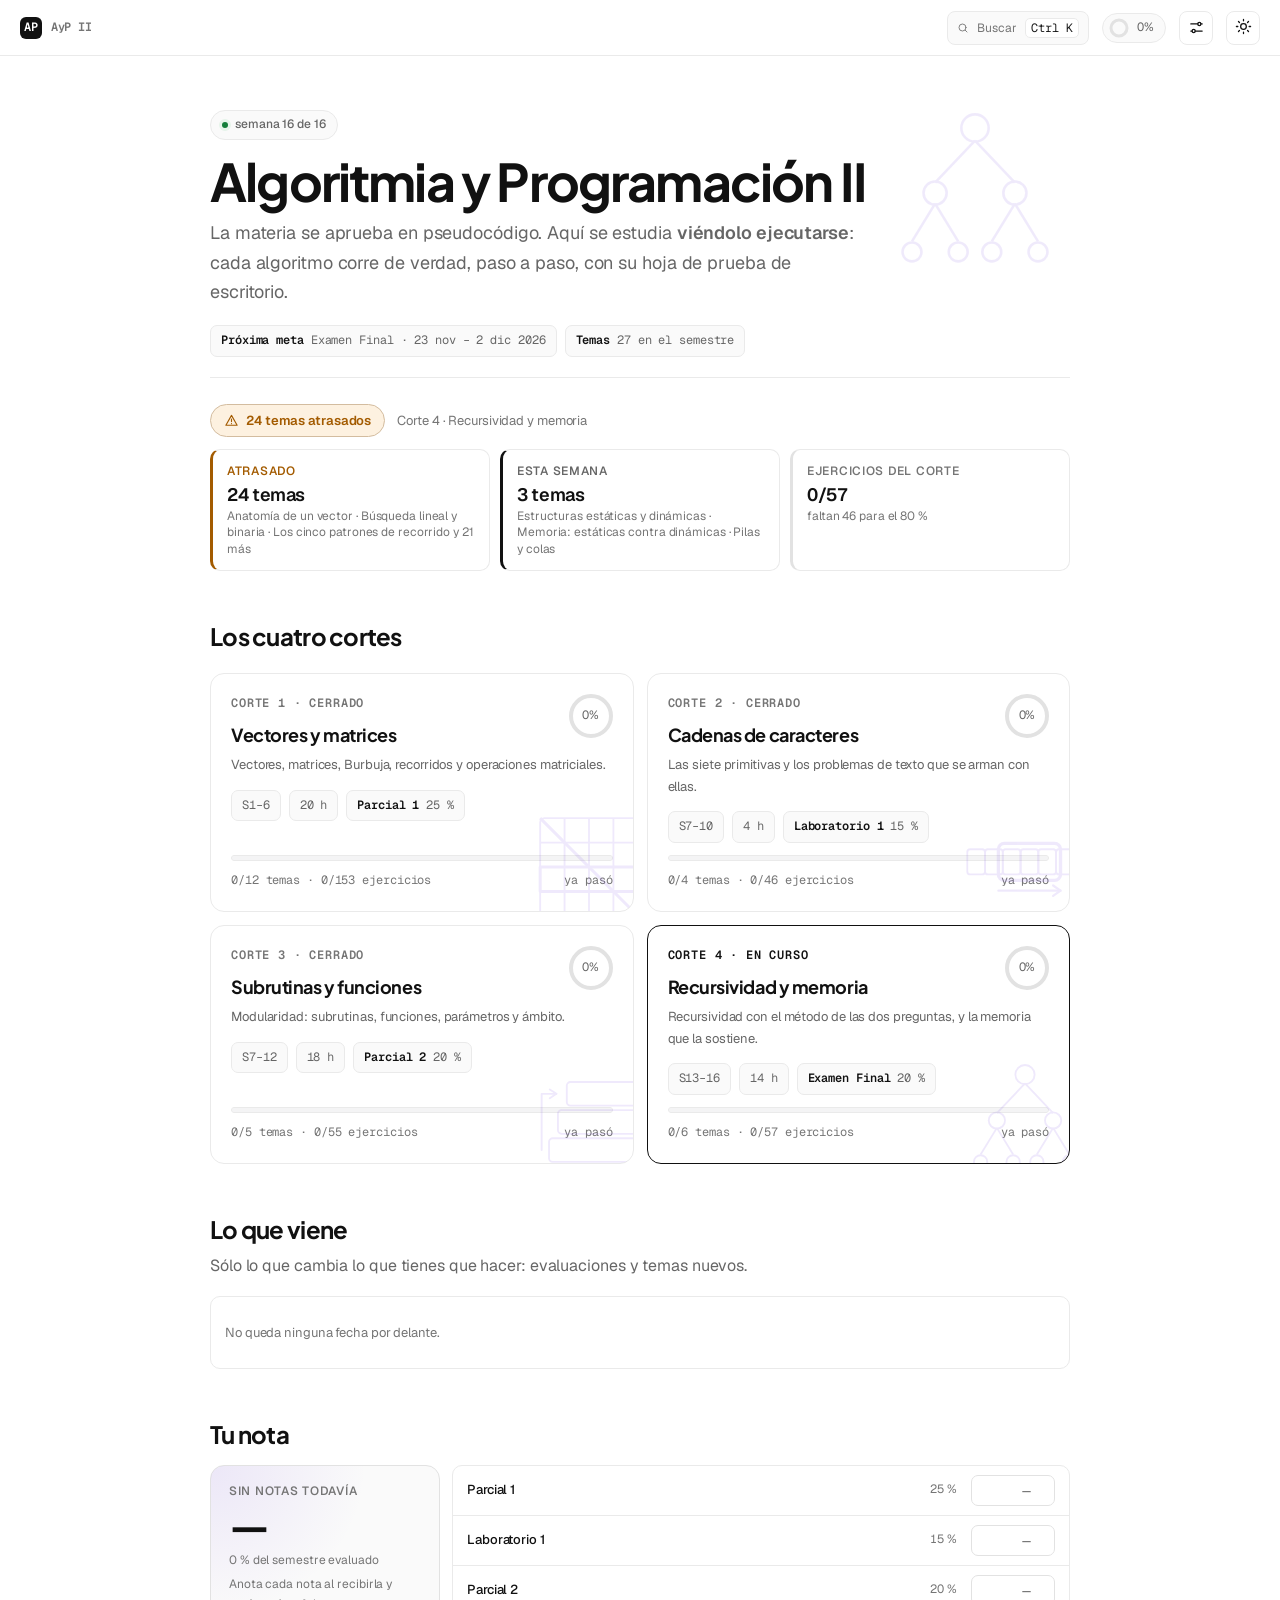
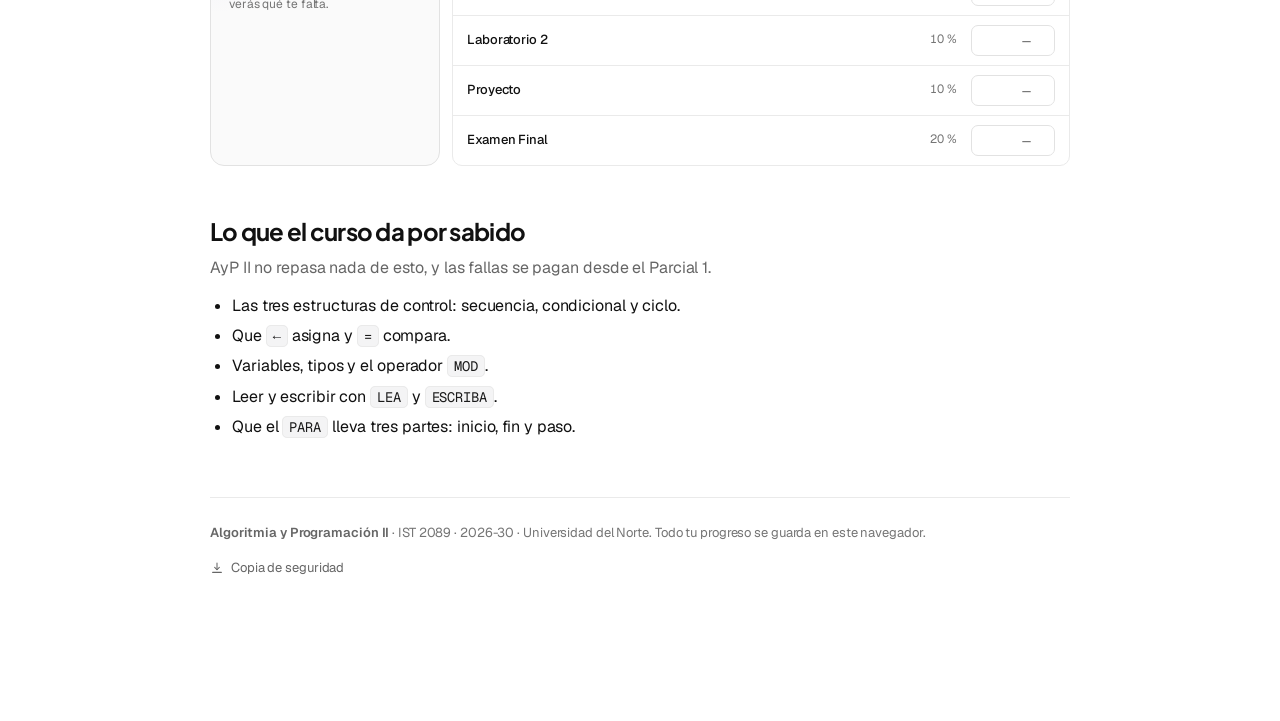
==== index.html @ f601a0ec "nuevo" ====
<!DOCTYPE html>
<html lang="es" data-theme="light">
<head>
  <meta charset="UTF-8">
  <meta name="viewport" content="width=device-width, initial-scale=1.0">
  <title>Algoritmia y Programación II · IST 2089 · Entorno de estudio 2026-30</title>
  <meta name="description" content="Entorno de estudio de Algoritmia y Programación II (IST 2089, 2026-30): un intérprete real del pseudocódigo del profesor, con traza paso a paso, hoja de prueba de escritorio y los cuatro cortes del semestre.">
  <meta name="theme-color" content="#ffffff" media="(prefers-color-scheme: light)">
  <meta name="theme-color" content="#000000" media="(prefers-color-scheme: dark)">
  <link rel="manifest" href="manifest.json?v=26">
  <link rel="icon" href="assets/icon-192.png">

  <!-- KaTeX, vendorizado: la app no pide nada a la red -->
  <link rel="stylesheet" href="assets/katex/katex.min.css?v=26">

  <link rel="stylesheet" href="css/fonts.css?v=26">
  <link rel="stylesheet" href="css/tokens.css?v=26">
  <link rel="stylesheet" href="css/base.css?v=26">
  <link rel="stylesheet" href="css/layout.css?v=26">
  <link rel="stylesheet" href="css/components.css?v=26">
  <link rel="stylesheet" href="css/traza.css?v=26">
  <link rel="stylesheet" href="css/views.css?v=26">
</head>
<body>
  <div id="app"></div>

  <!-- Motor LaTeX -->
  <script defer src="assets/katex/katex.min.js?v=26"></script>
  <script defer src="assets/katex/auto-render.min.js?v=26"></script>

  <!-- Motor de pseudocódigo -->
  <script defer src="pseudo/lexer.js?v=26"></script>
  <script defer src="pseudo/parser.js?v=26"></script>
  <script defer src="pseudo/fmt.js?v=26"></script>
  <script defer src="pseudo/interp.js?v=26"></script>

  <!-- Datos del curso -->
  <script defer src="data/core.js?v=26"></script>
  <script defer src="data/patrones.js?v=26"></script>
  <script defer src="data/unidad1.js?v=26"></script>
  <script defer src="data/unidad2.js?v=26"></script>
  <script defer src="data/unidad3.js?v=26"></script>
  <script defer src="data/unidad4.js?v=26"></script>
  <script defer src="data/unidad5.js?v=26"></script>
  <script defer src="data/temas-extra.js?v=26"></script>
  <script defer src="data/banco1.js?v=26"></script>
  <script defer src="data/banco2.js?v=26"></script>
  <script defer src="data/banco3.js?v=26"></script>
  <script defer src="data/banco4.js?v=26"></script>
  <script defer src="data/propuestos.js?v=26"></script>
  <script defer src="data/examenes.js?v=26"></script>

  <!-- Núcleo -->
  <script defer src="js/icons.js?v=26"></script>
  <script defer src="js/katex.js?v=26"></script>
  <script defer src="js/store.js?v=26"></script>
  <script defer src="js/model.js?v=26"></script>
  <script defer src="js/canvas.js?v=26"></script>
  <script defer src="js/viz.js?v=26"></script>
  <script defer src="js/traza.js?v=26"></script>
  <script defer src="js/buscar.js?v=26"></script>
  <script defer src="js/ui.js?v=26"></script>

  <!-- Vistas -->
  <script defer src="js/views-corte.js?v=26"></script>
  <script defer src="js/views-tools.js?v=26"></script>

  <!-- Arranque -->
  <script defer src="js/router.js?v=26"></script>
  <script defer src="js/app.js?v=26"></script>

  <script>
    /* Service worker: sólo bajo http(s) y NUNCA en localhost.
       Su handler usa ignoreSearch, así que en desarrollo se traga el ?v= y
       sirve versiones viejas de cualquier archivo que edites. Abriendo
       index.html con file:// la app ya funciona sin conexión igualmente. */
    const local = ['localhost', '127.0.0.1', ''].indexOf(location.hostname) >= 0;
    if ('serviceWorker' in navigator && location.protocol.startsWith('http') && !local) {
      addEventListener('load', () => navigator.serviceWorker.register('sw.js?v=26').catch(() => {}));
    }
  </script>
</body>
</html>
---- css/fonts.css ----
/* ============================================================
   Fuentes locales (offline). Variables woff2 subset latino.
   Geist  → cuerpo, interfaz, tablas y números.
   Geist Mono → código, fechas y contadores.
   Plus Jakarta Sans → titulares (h1/h2), peso 700-800.
   Los iconos ya no son una fuente: son SVG en línea (js/icons.js).
   ============================================================ */

@font-face {
  font-family: 'Geist';
  src: url('../assets/fonts/geist.woff2') format('woff2');
  font-weight: 100 900;
  font-style: normal;
  font-display: swap;
}

@font-face {
  font-family: 'Geist Mono';
  src: url('../assets/fonts/geist-mono.woff2') format('woff2');
  font-weight: 100 900;
  font-style: normal;
  font-display: swap;
}

@font-face {
  font-family: 'Plus Jakarta Sans';
  src: url('../assets/fonts/plus-jakarta-sans.woff2') format('woff2');
  font-weight: 200 800;
  font-style: normal;
  font-display: swap;
}

/* ---------- Iconos SVG ---------- */
.icon {
  width: 1em; height: 1em; flex: none;
  display: inline-block; vertical-align: -0.135em;
  overflow: visible;
}
.icon.lg { width: 1.35em; height: 1.35em; }
.icon.xl { width: 1.9em; height: 1.9em; }
---- css/tokens.css ----
/* ============================================================
   tokens.css — paleta base clara/oscura y escala tipográfica.
   Claro por defecto, oscuro con [data-theme="dark"].

   COLOR: tres funciones, sin excepciones.
     · neutro  (--fg/--fg2/--fg3)  todo lo estructural
     · acento  (--violet)          el examen y lo que apunta a él
     · semántico  verde = dominado/correcto · ámbar = pendiente
     · rojo    SOLO errores reales
   --blue queda reservado a las gráficas, nunca a la interfaz.

   TIPOGRAFÍA: seis pasos en rem. Ningún font-size fuera de estos
   tokens — así el ajuste «Tamaño de letra» funciona de verdad.
   ============================================================ */

:root {
  --bg: #ffffff;
  --fg: #111111;
  --fg2: #666666;   /* 5,7:1 sobre blanco */
  --fg3: #757575;   /* 4,6:1 sobre blanco — mínimo AA */

  --border: #eaeaea;
  --border2: #e2e2e2;
  --panel: #fafafa;
  --panel2: #f4f4f5;

  --code: #1a1a1a;
  --code-bg: #fafafa;

  --blue: #0068d6;   --blue-bg: #e8f1fd;
  --green: #127e39;  --green-bg: #e6f4ea;
  --amber: #a35b00;  --amber-bg: #fdf1e0;
  --red: #c8362f;    --red-bg: #fdeceb;
  --violet: #6d3ce0; --violet-bg: #f0eafe;

  --grid: #ededed;

  --shadow: 0 1px 2px rgba(0, 0, 0, .05), 0 8px 24px rgba(0, 0, 0, .04);
  --shadow-lg: 0 2px 6px rgba(0, 0, 0, .06), 0 18px 50px rgba(0, 0, 0, .09);

  --radius: 10px;
  --radius-lg: 14px;
  --maxw: 860px;
  --maxw-wide: 1220px;
  --nav-h: 56px;
  --rail: 286px;

  --sans: 'Geist', system-ui, -apple-system, 'Segoe UI', Roboto, sans-serif;
  --display: 'Plus Jakarta Sans', 'Geist', system-ui, sans-serif;
  --mono: 'Geist Mono', ui-monospace, 'SF Mono', Menlo, Consolas, monospace;

  /* ---- escala tipográfica (seis pasos) ---- */
  --fs-xs:   0.75rem;    /* 12 px — metadatos, insignias, etiquetas */
  --fs-sm:   0.8125rem;  /* 13 px — texto secundario, controles     */
  --fs-md:   0.9375rem;  /* 15 px — cuerpo de tarjetas              */
  --fs-base: 1rem;       /* 16 px — cuerpo de lectura               */
  --fs-lg:   1.125rem;   /* 18 px — entradilla, h3                  */
  --fs-xl:   1.5rem;     /* 24 px — h2                              */
  --fs-h1:   clamp(2.25rem, 4.5vw, 3.25rem);

  /* ---- pesos ---- */
  --fw-body: 400;
  --fw-med: 500;
  --fw-lbl: 550;
  --fw-semi: 600;
  --fw-bold: 700;


  /* ---- sub-paleta de traza ----
     Ningún matiz nuevo: todo se deriva de los tokens que ya existen.
     El azul es el color de la visualización (nunca de la interfaz). */
  --trace-line: color-mix(in srgb, var(--blue) 12%, transparent);
  --trace-edge: var(--blue);
  --cell-read:  color-mix(in srgb, var(--blue) 18%, transparent);
  --cell-write: color-mix(in srgb, var(--green) 22%, transparent);
  --cell-dim:   color-mix(in srgb, var(--fg3) 12%, transparent);
  --ptr:        var(--amber);
  --frame-bg:   var(--panel2);

  /* resaltado de sintaxis: deliberadamente tenue, cede ante el estado */
  --kw:  #7b1fa2;
  --str: #0a7d3f;
  --num-t: #1553b6;
  --com: #9a9a9a;

  --dur: 180ms;
  --ease: cubic-bezier(.16, 1, .3, 1);
}

html[data-theme="dark"] {
  --bg: #000000;
  --fg: #ededed;
  --fg2: #a0a0a0;
  --fg3: #8a8a8a;   /* 6,1:1 sobre negro */

  --border: #252525;
  --border2: #2e2e2e;
  --panel: #0b0b0b;
  --panel2: #141414;

  --code: #e6e6e6;
  --code-bg: #0c0c0c;

  --blue: #4a9bff;   --blue-bg: #0f2033;
  --green: #4ade80;  --green-bg: #0e2417;
  --amber: #f0a94a;  --amber-bg: #2a1e0c;
  --red: #f76d67;    --red-bg: #2c1312;
  --violet: #a884f5; --violet-bg: #1b1330;

  --grid: #1c1c1c;

  --shadow: 0 1px 2px rgba(0, 0, 0, .4), 0 8px 30px rgba(0, 0, 0, .35);
  --shadow-lg: 0 2px 8px rgba(0, 0, 0, .5), 0 20px 60px rgba(0, 0, 0, .5);

  --kw:  #c792ea;
  --str: #7ee0a4;
  --num-t: #8ab4ff;
  --com: #6a6a6a;

}

@media (prefers-reduced-motion: reduce) {
  :root { --dur: 0ms; }
}
html.reduce-motion * {
  animation-duration: .001ms !important;
  transition-duration: .001ms !important;
}
---- css/base.css ----
/* ============================================================
   base.css — reset, tipografía y utilidades transversales
   ============================================================ */

* { box-sizing: border-box; }
html { scroll-behavior: smooth; -webkit-text-size-adjust: 100%; }

body {
  margin: 0;
  background: var(--bg);
  color: var(--fg);
  font-family: var(--sans);
  font-size: var(--fs-base);
  font-weight: var(--fw-body);
  line-height: 1.65;
  letter-spacing: -0.006em;
  -webkit-font-smoothing: antialiased;
}
::selection { background: var(--fg); color: var(--bg); }

h1, h2 { font-family: var(--display); font-weight: var(--fw-bold); }
h1, h2, h3, h4 { margin: 0; letter-spacing: -0.025em; }
h1 { font-size: var(--fs-h1); line-height: 1.04; letter-spacing: -0.035em; }
h2 { font-size: var(--fs-xl); line-height: 1.15; margin: 52px 0 10px; scroll-margin-top: 74px; letter-spacing: -0.03em; }
h3 { font-size: var(--fs-lg); font-weight: var(--fw-semi); letter-spacing: -0.015em; margin: 28px 0 8px; scroll-margin-top: 74px; }
h4 { font-size: var(--fs-md); font-weight: var(--fw-semi); letter-spacing: -0.01em; margin: 20px 0 6px; }
h1[tabindex], h2[tabindex] { outline: none; }

p { margin: 11px 0; }
ul, ol { padding-left: 22px; margin: 11px 0; }
li { margin: 4px 0; }
strong, b { font-weight: var(--fw-semi); }
hr { border: none; border-top: 1px solid var(--border); margin: 36px 0; }

a { color: inherit; text-decoration: none; }
button { font-family: inherit; font-size: inherit; color: inherit; background: none; border: none; cursor: pointer; }
input, select, textarea { font-family: inherit; font-size: var(--fs-sm); color: inherit; }

.mono, .tnum { font-family: var(--mono); }
.tnum, .num { font-variant-numeric: tabular-nums; }
/* Cifras destacadas: sans con cifras de ancho fijo, nunca mono
   (el cero eslashado de Geist Mono se confunde con el conjunto vacío) */
.num { font-family: var(--sans); font-variant-numeric: tabular-nums; font-feature-settings: "zero" 0; }

code.inl, kbd {
  font-family: var(--mono); font-size: .86em;
  background: var(--panel2); border: 1px solid var(--border);
  border-radius: 5px; padding: 1px 6px; color: var(--code);
}

.section-intro { color: var(--fg2); font-size: var(--fs-base); margin: 0 0 6px; }
.lead-divider { height: 1px; background: var(--border); margin: 6px 0 18px; }
.divlabel {
  font-size: var(--fs-xs); font-weight: var(--fw-lbl); text-transform: uppercase;
  letter-spacing: .06em; color: var(--fg3); margin: 26px 0 8px;
}
.muted { color: var(--fg3); font-size: var(--fs-sm); }

.sr-only {
  position: absolute; width: 1px; height: 1px; padding: 0; margin: -1px;
  overflow: hidden; clip: rect(0,0,0,0); white-space: nowrap; border: 0;
}

/* ---------- Foco visible (G-08) ---------- */
:focus-visible {
  outline: 2px solid var(--violet);
  outline-offset: 2px;
  border-radius: 6px;
}
.skiplink {
  position: absolute; left: 12px; top: -60px; z-index: 300;
  background: var(--fg); color: var(--bg); padding: 9px 14px;
  border-radius: 8px; font-size: var(--fs-sm); font-weight: var(--fw-med);
  transition: top .16s;
}
.skiplink:focus { top: 10px; }

/* ---------- Barras de desplazamiento finas y contextuales (T-02) ---------- */
* { scrollbar-width: thin; scrollbar-color: transparent transparent; }
*:hover { scrollbar-color: var(--border2) transparent; }
*::-webkit-scrollbar { width: 6px; height: 6px; }
*::-webkit-scrollbar-track { background: transparent; }
*::-webkit-scrollbar-thumb {
  background: transparent; border-radius: 99px; transition: background .18s;
}
*:hover::-webkit-scrollbar-thumb { background: var(--border2); }
*::-webkit-scrollbar-thumb:hover { background: var(--fg3); }

/* ---------- Vacío / error ---------- */
.empty {
  border: 1px dashed var(--border2); border-radius: var(--radius);
  padding: 40px 22px; text-align: center; color: var(--fg3); font-size: var(--fs-md);
  background: var(--panel);
}
.empty .icon { color: var(--fg3); margin-bottom: 10px; opacity: .7; }
.empty .btn { margin-top: 14px; }

/* ---------- Entrada de vista ---------- */
.view-enter { animation: viewin .3s var(--ease); }
@keyframes viewin { from { opacity: 0; transform: translateY(8px); } to { opacity: 1; transform: none; } }

/* ---------- Cajas de matemática ----------
   `overflow-x` sin `overflow-y` convierte el eje vertical en `auto` por
   especificación y recorta exponentes, subíndices y fracciones.
   .mathbox declara los dos ejes y da aire vertical. */
.mathbox {
  overflow-x: auto; overflow-y: hidden;
  line-height: 2.05; padding-block: 7px;
  scrollbar-width: none;
}
.mathbox::-webkit-scrollbar { height: 0; }
.katex { color: inherit; }
.katex-display { margin: .7em 0; overflow-x: auto; overflow-y: hidden; padding-bottom: 3px; }
---- css/layout.css ----
/* ============================================================
   layout.css — barra superior, barra lateral, rejilla y ruta
   ============================================================ */

/* ---------- Barra de progreso de scroll ---------- */
#scrollprog {
  position: fixed; top: 0; left: 0; height: 2px; width: 0;
  background: var(--fg); z-index: 130; transition: width .1s linear;
}

/* ---------- Topbar ---------- */
.topbar {
  position: sticky; top: 0; z-index: 100;
  display: flex; align-items: center; gap: 13px;
  height: var(--nav-h); padding: 0 20px;
  background: color-mix(in srgb, var(--bg) 82%, transparent);
  backdrop-filter: saturate(180%) blur(12px);
  -webkit-backdrop-filter: saturate(180%) blur(12px);
  border-bottom: 1px solid var(--border);
}
/* M-01: la marca nunca parte la barra en dos líneas */
.brand {
  display: flex; align-items: center; gap: 9px; min-width: 0;
  font-size: var(--fs-md); font-weight: var(--fw-semi); letter-spacing: -0.02em;
  white-space: nowrap; overflow: hidden; text-overflow: ellipsis;
}
.brand .mark {
  width: 22px; height: 22px; border-radius: 6px; background: var(--fg); color: var(--bg);
  display: grid; place-items: center; font-family: var(--mono); font-size: var(--fs-xs); font-weight: var(--fw-semi); flex: none;
}
.brand .bn { overflow: hidden; text-overflow: ellipsis; }
.brand .sub { color: var(--fg3); font-size: var(--fs-sm); font-weight: var(--fw-body); overflow: hidden; text-overflow: ellipsis; }
.topbar .spacer { flex: 1; min-width: 8px; }

.iconbtn {
  width: 34px; height: 34px; border: 1px solid var(--border); background: var(--bg); color: var(--fg);
  border-radius: 8px; cursor: pointer; display: grid; place-items: center; transition: var(--dur); flex: none;
}
.iconbtn:hover { background: var(--panel2); border-color: var(--border2); }
.iconbtn .icon { width: 17px; height: 17px; }
#menuBtn { display: none; }

.searchbtn {
  display: inline-flex; align-items: center; gap: 8px; font-size: var(--fs-xs); color: var(--fg3);
  border: 1px solid var(--border); background: var(--panel); border-radius: 8px;
  padding: 6px 9px; cursor: pointer; transition: var(--dur); flex: none;
}
.searchbtn:hover { border-color: var(--border2); color: var(--fg2); }
.searchbtn kbd { font-size: var(--fs-xs); padding: 1px 5px; background: var(--bg); }

.tb-prog {
  display: flex; align-items: center; gap: 8px; font-size: var(--fs-xs); color: var(--fg2);
  font-variant-numeric: tabular-nums; border: 1px solid var(--border); border-radius: 999px;
  padding: 4px 11px 4px 6px; background: var(--panel); cursor: pointer; flex: none;
}
.tb-prog .ringmini { width: 20px; height: 20px; flex: none; }
.tb-prog circle { fill: none; stroke-width: 3; }
.tb-prog .rt { stroke: var(--border2); }
.tb-prog .rp {
  stroke: var(--green); stroke-linecap: round;
  transform: rotate(-90deg); transform-origin: 50% 50%;
  transition: stroke-dashoffset .6s var(--ease);
}

/* ---------- Rejilla principal ---------- */
.layout {
  display: grid; grid-template-columns: var(--rail) minmax(0, 1fr);
  max-width: var(--maxw-wide); margin: 0 auto;
}
.layout.solo { grid-template-columns: minmax(0, 1fr); }

aside.rail {
  position: sticky; top: var(--nav-h); align-self: start;
  height: calc(100vh - var(--nav-h)); overflow-y: auto; overflow-x: hidden;
  padding: 18px 14px 70px 20px; border-right: 1px solid var(--border);
}
main.stage { padding: 0 30px; min-width: 0; }
.wrap { max-width: var(--maxw); margin: 0 auto; padding: 30px 0 130px; }
.wrap.wide { max-width: 980px; }

/* ---------- Barra lateral (N-02) ----------
   Hace una sola cosa: la ruta de temas del corte activo. */
.nav-title {
  font-size: var(--fs-xs); font-weight: var(--fw-lbl); text-transform: uppercase; letter-spacing: .06em;
  color: var(--fg3); padding: 0 10px; margin-bottom: 8px;
}
.nav-group { margin-bottom: 18px; }
.navlink {
  display: flex; align-items: center; gap: 9px; padding: 6px 10px; border-radius: 7px;
  color: var(--fg2); font-size: var(--fs-sm); line-height: 1.3; transition: .12s;
}
.navlink:hover { background: var(--panel2); color: var(--fg); }
.navlink[aria-current="page"] { background: var(--panel2); color: var(--fg); font-weight: var(--fw-med); }
.navlink .dot { width: 6px; height: 6px; border-radius: 50%; background: var(--border2); flex: none; transition: .2s; }
.navlink[aria-current="page"] .dot { background: var(--fg); }
.navlink.done .dot { background: var(--green); box-shadow: 0 0 0 3px var(--green-bg); }
.navlink.part .dot { background: var(--amber); }
.navlink .txt { flex: 1; min-width: 0; }
/* El progreso del tema es una barra de 3 px, no un contador de 10 px (N-02.4) */
.navlink .nb { width: 34px; height: 3px; border-radius: 2px; background: var(--border); overflow: hidden; flex: none; }
.navlink .nb i { display: block; height: 100%; background: var(--green); }

/* Selector de corte: un desplegable compacto, no cuatro filas fijas */
.cortesel { position: relative; margin-bottom: 16px; }
.cortesel > summary {
  display: flex; align-items: center; gap: 10px; padding: 9px 10px;
  border: 1px solid var(--border2); border-radius: 9px; background: var(--panel);
  cursor: pointer; list-style: none; font-size: var(--fs-sm); color: var(--fg);
}
.cortesel > summary::-webkit-details-marker { display: none; }
.cortesel > summary .icon.chev { margin-left: auto; color: var(--fg3); transition: transform .2s var(--ease); }
.cortesel[open] > summary .icon.chev { transform: rotate(90deg); }
.cortesel .cnum {
  width: 22px; height: 22px; border-radius: 6px; display: grid; place-items: center; flex: none;
  font-family: var(--mono); font-size: var(--fs-xs); font-weight: var(--fw-semi);
  border: 1px solid var(--border2); color: var(--fg3); background: var(--bg);
}
.cortesel .cnum .icon { width: 13px; height: 13px; }
.cortesel > summary .cnum { background: var(--fg); color: var(--bg); border-color: var(--fg); }
.cortesel .ctxt { flex: 1; min-width: 0; overflow: hidden; text-overflow: ellipsis; white-space: nowrap; }
.cortesel .cmeta { font-family: var(--mono); font-size: var(--fs-xs); color: var(--fg3); flex: none; }
.cortesel .clist { display: flex; flex-direction: column; gap: 2px; padding: 6px 0 0; }
.cortesel .clist a {
  display: flex; align-items: center; gap: 10px; padding: 7px 10px; border-radius: 8px;
  color: var(--fg2); font-size: var(--fs-sm); transition: .14s;
}
.cortesel .clist a:hover { background: var(--panel2); color: var(--fg); }
.cortesel .clist a.full .cnum { background: var(--green); color: #fff; border-color: var(--green); }

/* Herramientas: desplegable cerrado por defecto (N-02.1) */
.navtools > summary {
  font-size: var(--fs-xs); font-weight: var(--fw-lbl); text-transform: uppercase; letter-spacing: .06em;
  color: var(--fg3); padding: 6px 10px; cursor: pointer; list-style: none;
  display: flex; align-items: center; gap: 7px; border-radius: 7px;
}
.navtools > summary::-webkit-details-marker { display: none; }
.navtools > summary:hover { background: var(--panel2); color: var(--fg2); }
.navtools > summary .icon { width: 12px; height: 12px; transition: transform .2s var(--ease); }
.navtools[open] > summary .icon { transform: rotate(90deg); }

/* ============================================================
   El camino del corte — la barra lateral es un recorrido, no un menú.
   Semanas encadenadas por una línea, cada una desplegable, que
   desembocan en la meta. El estado se lee de un vistazo por el nodo:
   verde con check = hecha · anillo = en curso · punteada = futura.
   ============================================================ */
.path { position: relative; margin: 4px 0 18px; }
.path::before {
  content: ''; position: absolute; left: 15px; top: 16px; bottom: 46px; width: 2px;
  background: linear-gradient(180deg, var(--border2), var(--border2) 70%, transparent);
  border-radius: 2px;
}

.wk { position: relative; }
.wk > summary, .wk .wksum {
  display: flex; align-items: center; gap: 10px; padding: 6px 8px 6px 0;
  cursor: pointer; list-style: none; border-radius: 9px;
}
.wk > summary::-webkit-details-marker { display: none; }
.wk > summary:hover { background: var(--panel2); }
.wk > summary .chev { color: var(--fg3); transition: transform .2s var(--ease); width: 13px; height: 13px; }
.wk[open] > summary .chev { transform: rotate(90deg); }

.wkdot {
  width: 32px; height: 32px; flex: none; border-radius: 50%; z-index: 1;
  display: grid; place-items: center; background: var(--bg);
  border: 2px solid var(--border2); color: var(--fg3);
  font-family: var(--mono); font-size: var(--fs-xs); font-weight: var(--fw-semi);
  transition: .25s var(--ease);
}
.wkdot .icon { width: 15px; height: 15px; }
.wk.done .wkdot { background: var(--green); border-color: var(--green); color: #fff; }
.wk.part .wkdot { border-color: var(--amber); color: var(--amber); background: var(--amber-bg); }
.wk.now  .wkdot { border-color: var(--fg); color: var(--fg); box-shadow: 0 0 0 4px var(--panel2); }
.wk.futura .wkdot { border-style: dashed; }
.wk.pausa .wkdot { border-style: dashed; color: var(--fg3); }

.wkinfo { flex: 1; min-width: 0; line-height: 1.25; }
.wkinfo b { display: block; font-size: var(--fs-sm); font-weight: var(--fw-semi); color: var(--fg2); }
.wk.now .wkinfo b, .wk[open] .wkinfo b { color: var(--fg); }
.wkinfo small { display: block; font-size: var(--fs-xs); color: var(--fg3); font-family: var(--mono); }
.wkbar { width: 26px; height: 3px; border-radius: 2px; background: var(--border); overflow: hidden; flex: none; }
.wkbar i { display: block; height: 100%; background: var(--green); transition: width .5s var(--ease); }
.wk.done .wkbar { display: none; }

/* Los temas de la semana, colgando de la línea */
.wksteps { padding: 2px 0 8px 15px; margin-left: 15px; border-left: 2px solid var(--border); }
.step {
  display: flex; align-items: center; gap: 9px; padding: 6px 9px; border-radius: 8px;
  color: var(--fg2); font-size: var(--fs-sm); line-height: 1.3; transition: .12s;
}
.step:hover { background: var(--panel2); color: var(--fg); }
.step[aria-current="page"] { background: var(--panel2); color: var(--fg); font-weight: var(--fw-med); }
.step .sdot {
  width: 15px; height: 15px; flex: none; border-radius: 50%;
  border: 1.5px solid var(--border2); display: grid; place-items: center; background: var(--bg);
}
.step .sdot .icon { width: 9px; height: 9px; color: #fff; }
.step.done .sdot { background: var(--green); border-color: var(--green); }
.step.part .sdot { border-color: var(--amber); background: var(--amber-bg); }
.step[aria-current="page"] .sdot { border-color: var(--fg); }
.step .stxt { flex: 1; min-width: 0; }
.step .sbar { width: 24px; height: 3px; border-radius: 2px; background: var(--border); overflow: hidden; flex: none; }
.step .sbar i { display: block; height: 100%; background: var(--green); }

/* La meta: el nodo que cierra el camino, deliberadamente más pesado */
.goal {
  position: relative; z-index: 1;
  display: flex; align-items: center; gap: 11px; margin-top: 10px;
  padding: 11px 12px; border-radius: 12px;
  border: 1px solid color-mix(in srgb, var(--violet) 32%, var(--border));
  background: linear-gradient(135deg, var(--violet-bg), color-mix(in srgb, var(--violet-bg) 40%, var(--bg)));
  transition: .18s;
}
.goal:hover { border-color: var(--violet); transform: translateY(-1px); box-shadow: var(--shadow); }
.goal[aria-current="page"] { border-color: var(--violet); box-shadow: 0 0 0 3px color-mix(in srgb, var(--violet) 14%, transparent); }
.goaldot {
  width: 32px; height: 32px; flex: none; border-radius: 10px; display: grid; place-items: center;
  background: var(--violet); color: #fff;
}
.goaldot .icon { width: 16px; height: 16px; }
.goalinfo { min-width: 0; line-height: 1.25; }
.goalinfo b { display: block; font-size: var(--fs-sm); font-weight: var(--fw-semi); color: var(--fg); }
.goalinfo small { display: block; font-size: var(--fs-xs); color: var(--fg2); }
.goal.listo .goaldot { background: var(--green); }

/* ---------- Ruta: línea de semanas (vista del corte) ---------- */
.ruta { position: relative; margin: 10px 0 0; padding-left: 34px; }
.ruta::before {
  content: ''; position: absolute; left: 13px; top: 14px; bottom: 30px; width: 2px;
  background: linear-gradient(180deg, var(--border2), var(--border2) 62%, transparent);
}
.wknode { position: relative; margin: 28px 0 10px; }
.wknode::before {
  content: ''; position: absolute; left: -28px; top: 5px; width: 16px; height: 16px;
  border-radius: 50%; border: 2px solid var(--border2); background: var(--bg); transition: .25s;
}
.wknode.done::before { border-color: var(--green); background: var(--green); box-shadow: 0 0 0 4px var(--green-bg); }
.wknode.now::before { border-color: var(--fg); background: var(--bg); box-shadow: 0 0 0 4px var(--panel2); }
.wknode.pause::before { border-style: dashed; }
.wkhead { display: flex; align-items: baseline; gap: 10px; flex-wrap: wrap; }
.wkn { font-family: var(--mono); font-size: var(--fs-xs); font-weight: var(--fw-semi); letter-spacing: .02em; }
.wkd { font-family: var(--mono); font-size: var(--fs-xs); color: var(--fg3); }
.wkflag {
  font-size: var(--fs-xs); font-family: var(--mono); color: var(--amber);
  border: 1px solid color-mix(in srgb, var(--amber) 28%, var(--border));
  background: var(--amber-bg); border-radius: 5px; padding: 1px 7px;
}
.wkflag.acc { color: var(--violet); background: var(--violet-bg); border-color: color-mix(in srgb, var(--violet) 28%, var(--border)); }
.wkt { font-size: var(--fs-sm); color: var(--fg2); margin-top: 2px; }
.wknode.pause .wkt { font-style: italic; }
/* Sesiones concretas según el horario configurado */
.wksess {
  display: inline-flex; align-items: center; gap: 7px; margin-top: 5px;
  font-family: var(--mono); font-size: var(--fs-xs); color: var(--fg2);
  background: var(--panel); border: 1px solid var(--border);
  border-radius: 7px; padding: 3px 9px;
}
.wksess .icon { width: 12px; height: 12px; color: var(--fg3); }

/* ---------- Responsive ---------- */
@media (max-width: 980px) {
  .layout { grid-template-columns: 1fr; }
  aside.rail {
    position: fixed; top: var(--nav-h); left: 0; width: 290px; background: var(--bg);
    z-index: 95; transform: translateX(-100%); transition: transform .25s var(--ease);
    box-shadow: var(--shadow);
  }
  aside.rail.open { transform: translateX(0); }
  #menuBtn { display: grid; }
  main.stage { padding: 0 16px; }
  .scrim { position: fixed; inset: var(--nav-h) 0 0; background: rgba(0,0,0,.4); z-index: 90; display: none; }
  .scrim.show { display: block; }
  .brand .sub { display: none; }
  .searchbtn span:not(.icon) { display: none; }
  .searchbtn kbd { display: none; }
}
@media (max-width: 560px) {
  .wrap { padding: 22px 0 100px; }
  .tb-prog { display: none; }   /* M-01: el anillo ya está en la barra lateral */
  .topbar { gap: 9px; padding: 0 12px; }
  .ruta { padding-left: 26px; }
  .ruta::before { left: 9px; }
  .wknode::before { left: -24px; width: 14px; height: 14px; }
}
---- css/components.css ----
/* ============================================================
   components.css — piezas reutilizables
   ============================================================ */

/* ---------- Píldoras, chips, marcas ---------- */
.pill {
  display: inline-flex; align-items: center; gap: 7px; font-size: var(--fs-xs);
  font-weight: var(--fw-med); color: var(--fg2);
  border: 1px solid var(--border); border-radius: 999px;
  padding: 4px 11px; background: var(--panel);
}
.pill .g { width: 6px; height: 6px; border-radius: 50%; background: var(--green); box-shadow: 0 0 0 3px var(--green-bg); flex: none; }
.pill.warn { color: var(--amber); border-color: color-mix(in srgb, var(--amber) 30%, var(--border)); background: var(--amber-bg); }
.pill.warn .g { background: var(--amber); box-shadow: none; }
.pill.violet { color: var(--violet); border-color: color-mix(in srgb, var(--violet) 30%, var(--border)); background: var(--violet-bg); }
.pill.violet .g { background: var(--violet); box-shadow: none; }

.chip {
  font-size: var(--fs-xs); color: var(--fg2); border: 1px solid var(--border);
  border-radius: 7px; padding: 5px 10px; background: var(--panel); font-family: var(--mono);
}
.chip b { color: var(--fg); font-weight: var(--fw-semi); }

.badge {
  font-family: var(--mono); font-size: var(--fs-xs); border: 1px solid var(--border2);
  border-radius: 5px; padding: 1px 6px; color: var(--fg3); flex: none; white-space: nowrap;
  line-height: 1.5;
}
.badge.ok { color: var(--green); border-color: color-mix(in srgb, var(--green) 30%, var(--border)); background: var(--green-bg); }
.badge.acc { color: var(--violet); border-color: color-mix(in srgb, var(--violet) 30%, var(--border)); background: var(--violet-bg); }

/* Marca de dificultad: solo los extremos, y como punto, no como palabra (D-03) */
.dif {
  width: 6px; height: 6px; border-radius: 50%; flex: none; display: inline-block;
}
.dif-baja { background: var(--green); }
.dif-alta { background: var(--violet); }

/* Icono de «tiene desarrollo completo» (D-03) */
.hasw { color: var(--fg3); flex: none; display: inline-flex; }
.hasw .icon { width: 14px; height: 14px; }

/* ---------- Botones ---------- */
.btn {
  font-family: var(--sans); font-size: var(--fs-sm); font-weight: var(--fw-med);
  border: 1px solid var(--border2); background: var(--bg); color: var(--fg);
  border-radius: 8px; padding: 7px 13px; cursor: pointer; transition: .15s;
  display: inline-flex; align-items: center; gap: 6px; white-space: nowrap;
  line-height: 1.4;
}
.btn:hover { background: var(--panel2); }
.btn:active { transform: translateY(1px); }
.btn.primary { background: var(--fg); color: var(--bg); border-color: var(--fg); }
.btn.primary:hover { opacity: .88; }
.btn.ok { background: var(--green); color: #fff; border-color: var(--green); }
.btn.danger { color: var(--red); border-color: color-mix(in srgb, var(--red) 35%, var(--border)); }
.btn:disabled { opacity: .4; cursor: not-allowed; }
.btn .icon { width: 15px; height: 15px; }
.btn.sm { font-size: var(--fs-xs); padding: 5px 10px; }
.btnrow { display: flex; gap: 9px; flex-wrap: wrap; }

.field { display: inline-flex; align-items: center; gap: 7px; font-size: var(--fs-xs); color: var(--fg2); font-family: var(--mono); }
.field input[type=range] { accent-color: var(--fg); width: 104px; }
.field input[type=number], .field input[type=text], .field input[type=date] {
  width: 64px; font-family: var(--mono); font-size: var(--fs-sm); padding: 5px 7px;
  border: 1px solid var(--border2); border-radius: 7px; background: var(--bg); color: var(--fg);
}
.field input[type=date] { width: auto; }
.field select {
  font-size: var(--fs-sm); padding: 5px 8px; border: 1px solid var(--border2);
  border-radius: 7px; background: var(--bg); color: var(--fg);
}

.seg2 { display: inline-flex; border: 1px solid var(--border2); border-radius: 8px; overflow: hidden; }
.seg2 button {
  font-family: var(--sans); font-size: var(--fs-xs); background: var(--bg); color: var(--fg2);
  padding: 6px 10px; cursor: pointer; border-right: 1px solid var(--border); transition: .14s;
}
.seg2 button:last-child { border-right: none; }
.seg2 button:hover { background: var(--panel2); }
.seg2 button[aria-pressed="true"], .seg2 button.on { background: var(--fg); color: var(--bg); }

/* Casillas de varios valores (días de clase) */
.daypick { display: inline-flex; gap: 5px; flex-wrap: wrap; }
.daypick button {
  width: 34px; height: 34px; border-radius: 8px; border: 1px solid var(--border2);
  background: var(--bg); color: var(--fg2); font-size: var(--fs-xs);
  font-weight: var(--fw-med); cursor: pointer; transition: .14s;
}
.daypick button:hover { background: var(--panel2); }
.daypick button[aria-pressed="true"] { background: var(--fg); color: var(--bg); border-color: var(--fg); }

/* ---------- Callouts: solo tres (G-05) ---------- */
.callout {
  border: 1px solid var(--border); border-left-width: 3px; border-radius: 8px;
  padding: 13px 15px; margin: 18px 0; background: var(--panel); font-size: var(--fs-md);
}
.callout .ct {
  font-weight: var(--fw-semi); font-size: var(--fs-xs); display: flex; align-items: center;
  gap: 7px; margin-bottom: 4px; text-transform: uppercase; letter-spacing: .05em;
}
.callout .ct .icon { width: 14px; height: 14px; }
.callout p { margin: 6px 0; }
.callout p:first-of-type { margin-top: 0; }
.callout p:last-child { margin-bottom: 0; }
.callout ul { margin: 6px 0 0; }
.callout.nota { border-left-color: var(--border2); }  .callout.nota .ct { color: var(--fg2); }
.callout.warn { border-left-color: var(--amber); }    .callout.warn .ct { color: var(--amber); }
.callout.trap { border-left-color: var(--red); }      .callout.trap .ct { color: var(--red); }
.callout.acc  { border-left-color: var(--violet); }   .callout.acc .ct  { color: var(--violet); }

/* ---------- Tablas ---------- */
.tablewrap {
  overflow-x: auto; overflow-y: hidden; margin: 18px 0;
  border: 1px solid var(--border); border-radius: var(--radius);
}
table { border-collapse: collapse; width: 100%; font-size: var(--fs-sm); }
th, td { text-align: left; padding: 9px 13px; border-bottom: 1px solid var(--border); vertical-align: top; }
th { background: var(--panel); font-weight: var(--fw-semi); font-size: var(--fs-xs); color: var(--fg2); white-space: nowrap; }
tr:last-child td { border-bottom: none; }
td .mono { font-family: var(--mono); font-size: var(--fs-xs); }
tr.is-now td { background: var(--panel); }
tr.is-exam td { background: var(--violet-bg); }
td .cellnote { font-size: var(--fs-xs); color: var(--fg3); margin-top: 2px; }

/* ---------- Fórmulas ---------- */
.fkey {
  border: 1px solid var(--border); border-left: 3px solid var(--violet); border-radius: 8px;
  background: var(--panel); padding: 4px 16px; margin: 16px 0;
  overflow-x: auto; overflow-y: hidden;
}
.flist { border: 1px solid var(--border); border-radius: var(--radius); overflow: hidden; margin: 16px 0; }
.frow { display: grid; grid-template-columns: minmax(120px, 34%) 1fr; align-items: center; gap: 16px; padding: 3px 14px; border-bottom: 1px solid var(--border); }
.frow:last-child { border-bottom: none; }
.frow .fname { font-size: var(--fs-sm); color: var(--fg2); min-width: 0; }
/* Un filete separa las dos columnas: ya no hace falta un «=» que
   convierta los conceptos en ecuaciones falsas (D-02) */
.frow .fx { min-width: 0; border-left: 1px solid var(--border); padding-left: 16px; }
.frow.solo { grid-template-columns: 1fr; }
.frow.solo .fx { border-left: none; padding-left: 0; }
@media (max-width: 560px) {
  .frow { grid-template-columns: 1fr; gap: 4px; }
  .frow .fx { border-left: none; padding-left: 0; }
}

/* Cuerpo de la teoría: el concepto es texto, no una caja de color (G-05) */
.teoria-concepto { font-size: var(--fs-base); margin: 14px 0 18px; }

/* Etiqueta de los controles del visualizador */
.ctl-lbl { color: var(--fg3); }

/* ---------- Pasos (procedimiento / desarrollo) ---------- */
.steps { margin: 16px 0; }
.step { display: grid; grid-template-columns: 30px 1fr; gap: 12px; padding: 10px 0; border-bottom: 1px dashed var(--border); }
.step:last-child { border-bottom: none; }
.step .sk {
  font-family: var(--mono); font-size: var(--fs-xs); font-weight: var(--fw-semi); color: var(--bg);
  background: var(--fg3); border-radius: 5px; height: 20px; display: grid; place-items: center;
}
.step.step-final .sk { background: var(--green); }
.step .stt { font-weight: var(--fw-semi); font-size: var(--fs-md); letter-spacing: -0.01em; }
.step .sx { margin: 2px 0 0; }
.step .sn { font-size: var(--fs-sm); color: var(--fg2); margin-top: 4px; }
.step > div:last-child { min-width: 0; }

/* ---------- Barras de progreso ---------- */
.trackbar { height: 6px; border-radius: 4px; background: var(--panel2); border: 1px solid var(--border); overflow: hidden; }
.trackbar i { display: block; height: 100%; background: var(--green); transition: width .7s var(--ease); }
.trackbar i.amber { background: var(--amber); }
.minibar { width: 44px; height: 5px; border-radius: 3px; background: var(--panel2); border: 1px solid var(--border); overflow: hidden; flex: none; }
.minibar i { display: block; height: 100%; background: var(--green); transition: width .5s var(--ease); }

/* Barra segmentada: dominado / intentado / sin tocar (D-07) */
.segbar {
  display: flex; height: 6px; border-radius: 4px; overflow: hidden;
  background: var(--panel2); border: 1px solid var(--border);
}
.segbar i { display: block; height: 100%; transition: width .7s var(--ease); }
.segbar .s-mastered { background: var(--green); }
.segbar .s-tried { background: var(--amber); }
.segleg { display: flex; gap: 16px; flex-wrap: wrap; font-size: var(--fs-sm); color: var(--fg3); margin-top: 8px; }
.segleg span { display: inline-flex; align-items: center; gap: 6px; }
.segleg i { width: 7px; height: 7px; border-radius: 50%; display: inline-block; background: var(--border2); }
.segleg .s-mastered i { background: var(--green); }
.segleg .s-tried i { background: var(--amber); }
.segleg b { color: var(--fg); font-weight: var(--fw-semi); font-variant-numeric: tabular-nums; }

.ring { position: relative; display: inline-grid; place-items: center; flex: none; }
.ring svg { transform: rotate(-90deg); }
.ring circle { fill: none; }
.ring .rt { stroke: var(--border2); }
.ring .rp { stroke: var(--fg); stroke-linecap: round; transition: stroke-dashoffset .6s var(--ease); }
.ring .rp.mastered { stroke: var(--green); }
.ring .lab { position: absolute; font-size: var(--fs-xs); color: var(--fg2); font-variant-numeric: tabular-nums; }

/* ---------- Tarjeta de tema (en la ruta) ---------- */
.tema {
  position: relative;
  border: 1px solid var(--border); border-radius: var(--radius); margin: 12px 0;
  background: var(--bg); transition: border-color .18s, box-shadow .25s, transform .18s;
}
.tema:hover { border-color: var(--border2); box-shadow: var(--shadow); transform: translateY(-1px); }
.tema:focus-within { border-color: var(--border2); }
/* El enlace envuelve el título y se extiende a toda la tarjeta (A-01) */
.tema .tt a::after { content: ''; position: absolute; inset: 0; }
.tema .th { display: flex; align-items: center; gap: 13px; padding: 14px 16px; }
.tema .tk {
  width: 30px; height: 30px; flex: none; border-radius: 8px; border: 1px solid var(--border2);
  background: var(--panel); display: grid; place-items: center;
  font-family: var(--mono); font-size: var(--fs-xs); font-weight: var(--fw-semi); color: var(--fg2); transition: .2s;
}
.tema .tk .icon { width: 15px; height: 15px; }
.tema.done .tk { background: var(--green); border-color: var(--green); color: #fff; }
.tema.part .tk { border-color: var(--amber); color: var(--amber); background: var(--amber-bg); }
.tema.cont .tk { border-style: dashed; background: transparent; color: var(--fg3); }
.tema .tt { flex: 1; min-width: 0; }
.tema .tt b, .tema .tt a { display: block; font-size: var(--fs-md); font-weight: var(--fw-semi); letter-spacing: -0.015em; line-height: 1.3; }
.tema .tt small { display: block; font-size: var(--fs-xs); color: var(--fg3); font-family: var(--mono); margin-top: 2px; }
.tema .tprog { display: flex; align-items: center; gap: 7px; font-size: var(--fs-xs); color: var(--fg3); flex: none; font-variant-numeric: tabular-nums; }
.tema .tchev { flex: none; color: var(--fg3); transition: transform .2s var(--ease); display: inline-flex; }
.tema:hover .tchev { transform: translateX(3px); color: var(--fg); }

/* ---------- Pestañas ---------- */
.tabs { display: flex; gap: 2px; border-bottom: 1px solid var(--border); margin: 4px 0 18px; flex-wrap: wrap; }
.tab {
  font-size: var(--fs-sm); font-weight: var(--fw-med); color: var(--fg3); padding: 8px 12px;
  border-radius: 7px 7px 0 0; cursor: pointer; transition: .15s; position: relative;
  display: inline-flex; align-items: center; gap: 6px;
}
.tab:hover { color: var(--fg); background: var(--panel); }
.tab[aria-selected="true"] { color: var(--fg); }
.tab[aria-selected="true"]::after { content: ''; position: absolute; left: 12px; right: 12px; bottom: -1px; height: 2px; background: var(--fg); border-radius: 2px; }
.tab .cnt { font-family: var(--mono); font-size: var(--fs-xs); border: 1px solid var(--border2); border-radius: 4px; padding: 0 5px; color: var(--fg3); }
.pane { animation: panein .28s var(--ease); }
@keyframes panein { from { opacity: 0; transform: translateY(5px); } to { opacity: 1; transform: none; } }

/* ---------- Tira fija con la fórmula clave (N-03) ---------- */
.fstrip {
  position: sticky; top: calc(var(--nav-h) + 4px); z-index: 30;
  border: 1px solid var(--border); border-radius: 9px; background: var(--panel);
  margin: 0 0 14px; overflow: hidden;
  backdrop-filter: blur(10px); -webkit-backdrop-filter: blur(10px);
}
.fstrip.plain { position: static; margin: 16px 0 0; }
.fstrip > summary {
  display: flex; align-items: center; gap: 9px; padding: 7px 12px;
  cursor: pointer; list-style: none; font-size: var(--fs-xs);
  color: var(--fg3); font-weight: var(--fw-lbl); text-transform: uppercase; letter-spacing: .06em;
}
.fstrip > summary::-webkit-details-marker { display: none; }
.fstrip > summary .icon { width: 13px; height: 13px; transition: transform .2s var(--ease); }
.fstrip[open] > summary .icon.chev { transform: rotate(90deg); }
.fstrip > summary .peek {
  margin-left: auto; color: var(--fg2); text-transform: none; letter-spacing: 0;
  font-weight: var(--fw-body); overflow: hidden; text-overflow: ellipsis; white-space: nowrap; min-width: 0;
}
.fstrip .fsbody { padding: 2px 14px 10px; border-top: 1px solid var(--border); }
.fstrip .fsbody .katex-display { margin: .45em 0; }
.fstrip .fsrow { font-size: var(--fs-sm); padding: 3px 0; }

/* ---------- Visualizador ---------- */
.viz { border: 1px solid var(--border); border-radius: var(--radius); margin: 20px 0; background: var(--bg); overflow: hidden; }
.viz .vh {
  display: flex; align-items: center; gap: 8px; padding: 10px 14px;
  border-bottom: 1px solid var(--border); background: var(--panel);
  font-size: var(--fs-xs); color: var(--fg3);
}
.viz .vh .live { width: 7px; height: 7px; border-radius: 50%; background: var(--fg3); flex: none; }
.viz .vh .live.on { background: var(--green); animation: pulse 1.2s infinite; }
@keyframes pulse { 0%, 100% { opacity: 1; } 50% { opacity: .3; } }
.viz .vh .vt { color: var(--fg2); font-weight: var(--fw-med); }
.viz .vh .vsub { min-width: 0; overflow: hidden; }
.viz canvas { display: block; width: 100%; height: auto; }
.viz .controls {
  display: flex; flex-wrap: wrap; gap: 8px; align-items: center; justify-content: center;
  padding: 12px 14px; border-top: 1px solid var(--border); background: var(--panel);
}
.legend { display: flex; flex-wrap: wrap; gap: 14px; justify-content: center; padding: 9px 14px 0; font-size: var(--fs-xs); color: var(--fg3); }
.legend span { display: inline-flex; align-items: center; gap: 5px; }
.legend i { width: 11px; height: 11px; border-radius: 3px; border: 1.5px solid; display: inline-block; flex: none; }

/* Línea de estado: pares clave-valor, no una frase con puntos (T-05) */
.viz .status { border-top: 1px solid var(--border); padding: 9px 16px; }
.vstats {
  display: flex; flex-wrap: wrap; gap: 4px 18px; justify-content: center;
  font-size: var(--fs-sm);
}
.vstats > span { display: inline-flex; align-items: baseline; gap: 6px; }
.vstats i { font-style: normal; color: var(--fg3); font-size: var(--fs-xs); }
.vstats b { color: var(--fg); font-weight: var(--fw-semi); font-family: var(--mono); font-variant-numeric: tabular-nums; }
.vnote {
  display: block; text-align: center; margin-top: 6px;
  font-size: var(--fs-xs); color: var(--fg3); line-height: 1.5;
}

/* ---------- Ejemplo con reproductor de pasos ---------- */
.example { border: 1px solid var(--border); border-radius: var(--radius); margin: 20px 0; overflow: hidden; background: var(--bg); }
.example .eh {
  display: flex; align-items: center; gap: 10px; padding: 12px 15px;
  background: var(--panel); border-bottom: 1px solid var(--border); flex-wrap: wrap;
}
.example .eh .tag {
  font-family: var(--mono); font-size: var(--fs-xs); font-weight: var(--fw-semi); color: var(--bg);
  background: var(--fg); border-radius: 5px; padding: 3px 8px; flex: none;
}
.example .eh .ex { flex: 1; min-width: 0; }
.example .player {
  display: flex; align-items: center; gap: 8px; padding: 11px 15px;
  border-bottom: 1px solid var(--border); background: var(--bg); flex-wrap: wrap;
}
.example .pcount { margin-left: auto; font-family: var(--mono); font-size: var(--fs-xs); color: var(--fg3); }
.example .ptrack { height: 3px; background: var(--panel2); position: relative; }
.example .ptrack i { position: absolute; left: 0; top: 0; bottom: 0; background: var(--fg); width: 0; transition: width .38s var(--ease); }
.example .eb { padding: 6px 18px 16px; }

.pstep { opacity: 0; transform: translateY(8px); filter: blur(2px); transition: opacity .38s ease, transform .38s var(--ease), filter .38s; }
.pstep.show { opacity: 1; transform: none; filter: none; }
.pstep.dim { opacity: .45; }

.eanswer {
  display: flex; align-items: center; gap: 12px; border: 1px solid var(--border);
  border-left: 3px solid var(--green); border-radius: 8px; background: var(--green-bg);
  padding: 8px 15px; margin-top: 14px;
}
.eanswer .lbl {
  font-size: var(--fs-xs); text-transform: uppercase; letter-spacing: .06em;
  color: var(--green); font-weight: var(--fw-semi); flex: none;
}
.eanswer .mathbox { flex: 1; min-width: 0; }

/* ---------- Banco de ejercicios ---------- */
.bank { border: 1px solid var(--border); border-radius: var(--radius); overflow: hidden; margin: 16px 0; }
.brow { border-bottom: 1px solid var(--border); }
.brow:last-child { border-bottom: none; }
/* La cabecera de fila: una rejilla horizontal, no un bloque suelto. */
.bh {
  display: flex; align-items: center; gap: 12px; padding: 5px 15px;
  cursor: pointer; transition: background .14s; width: 100%; text-align: left;
}
.bh:hover { background: var(--panel); }
.bdot { width: 9px; height: 9px; border-radius: 50%; flex: none; background: var(--border2); transition: .2s; }
.bdot.tried { background: var(--amber); }
.bdot.mastered { background: var(--green); box-shadow: 0 0 0 3px var(--green-bg); }
.bdot.pop { animation: dotpop .34s var(--ease); }
@keyframes dotpop { 0% { transform: scale(1); } 45% { transform: scale(1.9); } 100% { transform: scale(1); } }
.bn { font-family: var(--mono); font-size: var(--fs-xs); color: var(--fg3); flex: none; min-width: 20px; }
.be { flex: 1; min-width: 0; }
.bmeta { display: flex; align-items: center; gap: 8px; flex: none; }
.bchev { flex: none; color: var(--fg3); transition: transform .25s var(--ease); display: inline-flex; }
.brow.open .bchev { transform: rotate(90deg); color: var(--fg); }
.bbody { display: grid; grid-template-rows: 0fr; transition: grid-template-rows .3s var(--ease); }
.brow.open .bbody { grid-template-rows: 1fr; }
.bbody > div { overflow: hidden; min-height: 0; }
.bpad { padding: 4px 15px 16px 38px; border-top: 1px dashed var(--border); }
/* «Sin respuesta en la fuente»: una línea tenue, no una alarma roja (D-06) */
.noans { font-size: var(--fs-sm); color: var(--fg3); margin-top: 12px; }

.stateseg { display: inline-flex; border: 1px solid var(--border2); border-radius: 8px; overflow: hidden; margin-top: 14px; }
.stateseg button {
  font-size: var(--fs-xs); background: var(--bg); color: var(--fg3);
  padding: 6px 11px; cursor: pointer; border-right: 1px solid var(--border); transition: .14s;
}
.stateseg button:last-child { border-right: none; }
.stateseg button:hover { background: var(--panel2); color: var(--fg); }
.stateseg button.on-pending { background: var(--panel2); color: var(--fg); font-weight: var(--fw-med); }
.stateseg button.on-tried { background: var(--amber-bg); color: var(--amber); font-weight: var(--fw-med); }
.stateseg button.on-mastered { background: var(--green-bg); color: var(--green); font-weight: var(--fw-med); }

.toolbar { display: flex; gap: 7px; flex-wrap: wrap; margin: 14px 0; align-items: center; }
.fchip {
  font-size: var(--fs-xs); border: 1px solid var(--border); background: var(--bg); color: var(--fg2);
  border-radius: 7px; padding: 5px 10px; cursor: pointer; transition: .14s;
  display: inline-flex; align-items: center; gap: 5px;
}
.fchip:hover { background: var(--panel2); }
.fchip[aria-pressed="true"] { background: var(--fg); color: var(--bg); border-color: var(--fg); }

/* Encabezados agrupables del taller: se ocultan por clase, nunca por
   posición en el DOM (B-03) */
.bank-head, .bank-head-actions { }

/* ---------- Checklist ---------- */
.checklist { display: flex; flex-direction: column; border: 1px solid var(--border); border-radius: 9px; overflow: hidden; }
.ck { display: flex; align-items: center; gap: 11px; padding: 10px 14px; background: var(--bg); border-bottom: 1px solid var(--border); font-size: var(--fs-md); }
.ck:last-child { border-bottom: none; }
.ck .box { width: 17px; height: 17px; border-radius: 5px; border: 1.5px solid var(--border2); flex: none; display: grid; place-items: center; }
.ck .box .icon { width: 11px; height: 11px; color: #fff; display: none; }
.ck.ok .box { background: var(--green); border-color: var(--green); }
.ck.ok .box .icon { display: block; }
.ck .txt { flex: 1; }
.ck .pc { font-family: var(--mono); font-size: var(--fs-xs); color: var(--fg3); flex: none; font-variant-numeric: tabular-nums; }

/* ---------- Overlay / paleta ---------- */
.overlay { position: fixed; inset: 0; z-index: 200; background: rgba(0,0,0,.45); display: grid; place-items: start center; padding: 90px 18px; animation: fadein .18s; }
@keyframes fadein { from { opacity: 0; } to { opacity: 1; } }
.palette {
  width: 100%; max-width: 620px; background: var(--bg); border: 1px solid var(--border2);
  border-radius: var(--radius-lg); box-shadow: var(--shadow-lg); overflow: hidden;
  animation: popin .22s var(--ease);
}
@keyframes popin { from { opacity: 0; transform: translateY(-10px) scale(.985); } to { opacity: 1; transform: none; } }
.palette input {
  width: 100%; border: none; border-bottom: 1px solid var(--border); background: transparent;
  padding: 15px 18px; font-size: var(--fs-base); outline: none; color: var(--fg);
}
.palette .results { max-height: 56vh; overflow-y: auto; padding: 6px; }
.palette .pgroup {
  font-size: var(--fs-xs); font-weight: var(--fw-lbl); text-transform: uppercase;
  letter-spacing: .06em; color: var(--fg3); padding: 10px 12px 4px;
}
.palette .pitem {
  display: flex; align-items: center; gap: 11px; padding: 9px 12px; border-radius: 8px;
  cursor: pointer; font-size: var(--fs-md); color: var(--fg2); width: 100%; text-align: left;
}
.palette .pitem:hover, .palette .pitem.sel { background: var(--panel2); color: var(--fg); }
.palette .pitem .icon { color: var(--fg3); flex: none; }
.palette .pitem .pt { flex: 1; min-width: 0; overflow: hidden; text-overflow: ellipsis; white-space: nowrap; }
.palette .pitem .pk { font-family: var(--mono); font-size: var(--fs-xs); color: var(--fg3); flex: none; }
.palette .phint { padding: 9px 16px; border-top: 1px solid var(--border); font-size: var(--fs-xs); color: var(--fg3); background: var(--panel); display: flex; gap: 14px; flex-wrap: wrap; }

/* ---------- Migas ---------- */
.crumbs { display: flex; align-items: center; gap: 6px; font-size: var(--fs-xs); color: var(--fg3); margin-bottom: 14px; flex-wrap: wrap; }
.crumbs a:hover { color: var(--fg); text-decoration: underline; }
.crumbs .icon { width: 13px; height: 13px; }
.crumbs .cur { color: var(--fg2); }

/* ---------- Tarjeta de tema en móvil ---------- */
@media (max-width: 560px) {
  .tema .th { gap: 10px; padding: 12px; }
  .tema .tchev { display: none; }       /* toda la tarjeta ya es tocable */
  .tema .tprog { font-size: var(--fs-xs); }
  .tema .tprog .minibar { display: none; }
  .tema .tt small { white-space: normal; }
}

/* ---------- Objetivos táctiles (M-05) ---------- */
@media (pointer: coarse) {
  .btn { min-height: 44px; padding: 10px 16px; }
  .btn.sm { min-height: 40px; padding: 9px 14px; }
  .iconbtn { width: 44px; height: 44px; }
  .fchip { min-height: 40px; padding: 9px 14px; }
  .stateseg button { min-height: 44px; padding: 10px 14px; }
  .seg2 button { min-height: 40px; padding: 9px 14px; }
  .bh { padding: 14px 15px; }
  .daypick button { width: 44px; height: 44px; }
}
---- css/traza.css ----
/* ============================================================
   traza.css — el reproductor de pseudocódigo y sus paneles.

   Jerarquía visual, regla dura: mientras hay un paso activo, el resaltado
   de sintaxis CEDE. Lo que tiene que leerse de un vistazo es el estado
   (línea activa, celda leída, celda escrita), no los colores del código.

   El color nunca va solo: la celda leída lleva además borde punteado, la
   escrita borde sólido y negrita, la descartada tachado. Con
   prefers-reduced-motion desaparece el movimiento pero no los estados.
   ============================================================ */

/* ---------- contenedor ---------- */
.traza {
  border: 1px solid var(--border);
  border-radius: var(--radius-lg);
  background: var(--bg);
  overflow: hidden;
  margin: 18px 0;
}
.traza-head {
  display: flex; align-items: center; gap: 10px;
  padding: 10px 14px; border-bottom: 1px solid var(--border);
  background: var(--panel);
}
.traza-head .tt {
  font-weight: var(--fw-semi); font-size: var(--fs-md);
  letter-spacing: -0.01em; flex: 1; min-width: 0;
  overflow: hidden; text-overflow: ellipsis; white-space: nowrap;
}
.traza-head .fuente { font-size: var(--fs-xs); color: var(--fg3); }

.traza-cuerpo { display: grid; grid-template-columns: minmax(0, 1.05fr) minmax(0, 1fr); }
@media (max-width: 860px) { .traza-cuerpo { grid-template-columns: 1fr; } }

/* ---------- panel de código ---------- */
.tcode {
  border-right: 1px solid var(--border);
  overflow: auto; max-height: 460px;
  font-family: var(--mono); font-size: var(--fs-sm); line-height: 1.75;
  background: var(--code-bg);
}
@media (max-width: 860px) { .tcode { border-right: none; border-bottom: 1px solid var(--border); } }

.tcode .ln {
  display: grid; grid-template-columns: 34px 26px 1fr;
  align-items: baseline; padding: 0 10px 0 0;
  border-left: 2px solid transparent;
  transition: background var(--dur) var(--ease);
}
.tcode .ln .n {
  text-align: right; padding-right: 8px;
  color: var(--fg3); opacity: .55; font-size: var(--fs-xs);
  user-select: none;
}
.tcode .ln .visitas {
  font-size: var(--fs-xs); color: var(--fg3); opacity: .8;
  text-align: right; padding-right: 8px; user-select: none;
}
.tcode .ln .src { white-space: pre; }

.tcode .ln.activa {
  background: var(--trace-line);
  border-left-color: var(--trace-edge);
}
.tcode .ln.activa .n { opacity: 1; color: var(--trace-edge); font-weight: var(--fw-semi); }
.tcode .ln.errada { background: var(--red-bg); border-left-color: var(--red); }

/* resaltado tenue; se apaga aún más cuando hay una línea activa */
.t-kw  { color: var(--kw); }
.t-str { color: var(--str); }
.t-num { color: var(--num-t); }
.t-id  { color: inherit; }
.t-op  { color: var(--fg2); }
.tcode.corriendo .t-kw,
.tcode.corriendo .t-str,
.tcode.corriendo .t-num { opacity: .62; }
.tcode.corriendo .ln.activa .t-kw,
.tcode.corriendo .ln.activa .t-str,
.tcode.corriendo .ln.activa .t-num { opacity: 1; }

/* ---------- paneles de estado ---------- */
.tpanels { overflow: auto; max-height: 460px; padding: 12px 14px; display: grid; gap: 16px; align-content: start; }
.tpanel > h4 {
  margin: 0 0 7px; font-size: var(--fs-xs); font-weight: var(--fw-lbl);
  text-transform: uppercase; letter-spacing: .07em; color: var(--fg3);
}

/* variables */
.tvars { width: 100%; border-collapse: collapse; font-family: var(--mono); font-size: var(--fs-sm); }
.tvars td { padding: 3px 8px 3px 0; border-bottom: 1px solid var(--border); }
.tvars td.k { color: var(--fg2); width: 40%; }
.tvars td.v { font-variant-numeric: tabular-nums; }
.tvars tr.cambio td.v { color: var(--green); font-weight: var(--fw-semi); }
.tvars .antes { color: var(--fg3); font-weight: 400; }
.tvars .vacio { color: var(--fg3); font-family: var(--sans); font-size: var(--fs-sm); }

/* memoria: vectores y matrices */
.tarr { margin-bottom: 12px; }
.tarr .nom { font-family: var(--mono); font-size: var(--fs-sm); color: var(--fg2); margin-bottom: 4px; }
.tgrid { display: inline-grid; gap: 2px; overflow-x: auto; max-width: 100%; padding-bottom: 3px; }
.cel {
  min-width: 30px; height: 28px; padding: 0 5px;
  display: grid; place-items: center;
  border: 1px solid var(--border2); border-radius: 5px;
  background: var(--panel);
  font-family: var(--mono); font-size: var(--fs-xs);
  font-variant-numeric: tabular-nums;
  transition: background var(--dur) var(--ease), border-color var(--dur) var(--ease);
}
.cel.vacia { color: var(--fg3); opacity: .5; }
.cel.leida  { background: var(--cell-read);  border-style: dashed; border-color: var(--blue); }
.cel.escrita { background: var(--cell-write); border-color: var(--green); font-weight: var(--fw-bold); }
.cel.apagada { background: var(--cell-dim); color: var(--fg3); text-decoration: line-through; }
.idxrow, .idxcol { font-family: var(--mono); font-size: 10px; color: var(--fg3); text-align: center; }
.ptr { color: var(--ptr); font-size: 10px; text-align: center; height: 12px; line-height: 12px; }

/* pila de llamadas */
.tpila { display: flex; flex-direction: column-reverse; gap: 4px; }
.marco {
  border: 1px solid var(--border2); border-radius: 6px;
  background: var(--frame-bg); padding: 5px 9px;
  font-family: var(--mono); font-size: var(--fs-xs);
  display: flex; align-items: center; gap: 7px;
  animation: marcoIn .22s var(--ease);
}
.marco.activo { border-color: var(--trace-edge); background: var(--trace-line); }
.marco .tipo { color: var(--fg3); font-size: 10px; text-transform: uppercase; letter-spacing: .05em; }
@keyframes marcoIn { from { opacity: 0; transform: translateY(6px); } to { opacity: 1; transform: none; } }

/* consola */
.tsalida {
  font-family: var(--mono); font-size: var(--fs-sm);
  background: var(--code-bg); border: 1px solid var(--border);
  border-radius: 6px; padding: 8px 10px; min-height: 40px;
  max-height: 140px; overflow: auto; white-space: pre-wrap;
}
.tsalida .vacio { color: var(--fg3); }
.tsalida div { animation: lineaIn .2s var(--ease); }
@keyframes lineaIn { from { opacity: 0; } to { opacity: 1; } }

/* ---------- banda de explicación ---------- */
.tnota {
  padding: 9px 14px; border-top: 1px solid var(--border);
  background: var(--panel); font-size: var(--fs-sm); color: var(--fg2);
  min-height: 38px; display: flex; align-items: center; gap: 8px;
}
.tnota .ev {
  font-size: 10px; text-transform: uppercase; letter-spacing: .06em;
  color: var(--fg3); border: 1px solid var(--border2); border-radius: 99px;
  padding: 1px 7px; flex: none;
}
.tnota.error { background: var(--red-bg); color: var(--red); }
.tnota .sug { color: var(--fg2); }

/* ---------- controles ---------- */
.tctl {
  display: flex; align-items: center; gap: 8px; flex-wrap: wrap;
  padding: 9px 14px; border-top: 1px solid var(--border); background: var(--bg);
}
.tctl .iconbtn { border: 1px solid var(--border2); border-radius: 7px; width: 30px; height: 30px; display: grid; place-items: center; }
.tctl .iconbtn:hover:not(:disabled) { background: var(--panel2); }
.tctl .iconbtn:disabled { opacity: .35; cursor: default; }
.tctl input[type=range] { flex: 1; min-width: 90px; accent-color: var(--trace-edge); }
.tctl .paso { font-family: var(--mono); font-size: var(--fs-xs); color: var(--fg3); font-variant-numeric: tabular-nums; white-space: nowrap; }
.tctl select { border: 1px solid var(--border2); border-radius: 7px; padding: 4px 6px; background: var(--bg); }

/* ---------- hoja de prueba de escritorio ---------- */
.hoja { width: 100%; border-collapse: collapse; font-family: var(--mono); font-size: var(--fs-sm); }
.hoja th, .hoja td {
  border: 1px solid var(--border2); padding: 4px 8px; text-align: right;
  font-variant-numeric: tabular-nums;
}
.hoja th { background: var(--panel2); font-weight: var(--fw-semi); color: var(--fg2); text-align: center; }
.hoja td:first-child, .hoja th:first-child { text-align: center; color: var(--fg3); }
.hoja tr.actual td { background: var(--trace-line); }
.hoja input {
  width: 100%; border: none; background: transparent; text-align: right;
  font-family: var(--mono); font-size: var(--fs-sm); padding: 0;
}
.hoja input:focus { outline: none; background: var(--panel2); }
.hoja td.bien { background: var(--green-bg); color: var(--green); }
.hoja td.mal  { background: var(--red-bg); color: var(--red); }
.hoja td.mal button { color: var(--red); text-decoration: underline; font-size: var(--fs-xs); }
.hojawrap { overflow-x: auto; }

/* ---------- editor del banco de trabajo ---------- */
.editor {
  width: 100%; min-height: 300px; resize: vertical;
  font-family: var(--mono); font-size: var(--fs-sm); line-height: 1.7;
  border: 1px solid var(--border2); border-radius: var(--radius);
  background: var(--code-bg); color: var(--code); padding: 12px 14px;
  tab-size: 4;
}
.editor:focus { outline: 2px solid var(--violet); outline-offset: 1px; }
.errlist { margin: 10px 0 0; padding: 0; list-style: none; }
.errlist li {
  border-left: 2px solid var(--red); background: var(--red-bg);
  padding: 6px 10px; margin-bottom: 5px; border-radius: 0 6px 6px 0;
  font-size: var(--fs-sm);
}
.errlist li .l { font-family: var(--mono); font-size: var(--fs-xs); color: var(--red); margin-right: 6px; }
.errlist li .sug { display: block; color: var(--fg2); font-size: var(--fs-xs); margin-top: 2px; }

/* ---------- bloque de código estático (sin traza) ---------- */
.codigo {
  font-family: var(--mono); font-size: var(--fs-sm); line-height: 1.7;
  background: var(--code-bg); border: 1px solid var(--border);
  border-radius: var(--radius); padding: 12px 14px; overflow-x: auto;
  white-space: pre; margin: 12px 0;
}
.codigo-head {
  display: flex; align-items: center; gap: 8px;
  margin: 14px 0 -6px;
}
.codigo-head .et { font-size: var(--fs-xs); color: var(--fg3); text-transform: uppercase; letter-spacing: .06em; flex: 1; }

/* ---------- movimiento reducido ---------- */
@media (prefers-reduced-motion: reduce) {
  .traza *, .cel, .marco { transition: none !important; animation: none !important; }
}
---- css/views.css ----
/* ============================================================
   views.css — piezas específicas de cada vista.

   REGLA DE ORO: si `layout.css` o `components.css` ya definen un
   selector, aquí NO se vuelve a definir. Redefinirlo a medias fue lo
   que dejó `.cortesel` desalineado en la barra superior y `.ring`
   peleándose consigo mismo. Cuando hace falta algo distinto, lleva
   nombre propio (.fstrip2, .evrow, .bmeta2, .prefs).
   ============================================================ */

/* ---------- Encabezado de vista ---------- */
.hero { padding: 24px 0 20px; border-bottom: 1px solid var(--border); margin-bottom: 8px; position: relative; }
.hero h1 { margin: 14px 0 10px; }
.hero .lead { font-size: var(--fs-lg); color: var(--fg2); margin: 0 0 18px; max-width: 660px; }
.meta { display: flex; flex-wrap: wrap; gap: 8px; }
/* La ilustración del corte, en grande y muy tenue: marca de agua, no información. */
.hero .hero-illu {
  position: absolute; right: -10px; top: 0; width: 210px; height: 210px;
  color: var(--violet); opacity: .1; pointer-events: none;
}
html[data-theme="dark"] .hero .hero-illu { opacity: .18; }
@media (max-width: 760px) { .hero .hero-illu { display: none; } }

/* ---------- Panel de estado del corte ---------- */
.state-panel { display: grid; grid-template-columns: repeat(3, minmax(0, 1fr)); gap: 10px; margin: 22px 0 8px; }
.sp { border: 1px solid var(--border); border-radius: var(--radius); padding: 13px 15px; background: var(--panel); }
.sp .k { font-size: var(--fs-xs); text-transform: uppercase; letter-spacing: .06em; color: var(--fg3); font-weight: var(--fw-lbl); }
.sp .v {
  font-family: var(--sans); font-size: var(--fs-xl); font-weight: var(--fw-semi);
  letter-spacing: -0.03em; margin-top: 4px;
  font-variant-numeric: tabular-nums; font-feature-settings: "zero" 0;
}
.sp .v small { font-size: var(--fs-xs); color: var(--fg3); font-weight: var(--fw-body); margin-left: 3px; }
.sp .t { font-size: var(--fs-xs); color: var(--fg3); margin-top: 1px; }
.sp .trackbar { margin-top: 9px; }
@media (max-width: 700px) { .state-panel { grid-template-columns: 1fr; } }

/* ---------- Portada: los cuatro cortes ---------- */
.corte-grid { display: grid; grid-template-columns: repeat(2, minmax(0, 1fr)); gap: 13px; margin: 22px 0; align-items: stretch; }
@media (max-width: 760px) { .corte-grid { grid-template-columns: 1fr; } }
.cortecard {
  position: relative; display: flex; flex-direction: column;
  border: 1px solid var(--border); border-radius: var(--radius-lg); padding: 20px;
  background: var(--bg); transition: .18s; overflow: hidden;
}
.cortecard:hover { border-color: var(--border2); box-shadow: var(--shadow); transform: translateY(-2px); }
.cortecard:focus-within { border-color: var(--border2); }
.cortecard.now { border-color: var(--fg); }
.cortecard h3 a::after { content: ''; position: absolute; inset: 0; }
.cortecard .cc-top { display: flex; align-items: flex-start; justify-content: space-between; gap: 14px; }
.cortecard .cc-k { font-family: var(--mono); font-size: var(--fs-xs); letter-spacing: .07em; text-transform: uppercase; color: var(--fg3); font-weight: var(--fw-semi); }
.cortecard.now .cc-k { color: var(--fg); }
.cortecard h3 { margin: 7px 0 4px; font-size: var(--fs-lg); font-family: var(--display); font-weight: var(--fw-bold); letter-spacing: -0.025em; }
.cortecard .cc-sub { font-size: var(--fs-sm); color: var(--fg2); }
.cortecard .cc-meta { display: flex; gap: 8px; flex-wrap: wrap; margin: 14px 0 12px; }
.cortecard .cc-spacer { flex: 1; }
.cortecard .cc-foot {
  display: flex; align-items: center; justify-content: space-between; gap: 10px;
  font-family: var(--mono); font-size: var(--fs-xs); color: var(--fg3); margin-top: 10px;
  font-variant-numeric: tabular-nums;
}
.cortecard .cc-illu {
  position: absolute; right: -30px; bottom: -30px; width: 148px; height: 148px;
  color: var(--violet); opacity: .11; pointer-events: none;
}
html[data-theme="dark"] .cortecard .cc-illu { opacity: .2; }
@media (max-width: 460px) { .cortecard .cc-illu { display: none; } }

/* ---------- «¿Estás al día?» ---------- */
.today { margin: 26px 0 8px; }
.today-h { display: flex; align-items: center; gap: 12px; flex-wrap: wrap; margin-bottom: 12px; }
.today-badge {
  display: inline-flex; align-items: center; gap: 7px;
  font-size: var(--fs-sm); font-weight: var(--fw-semi);
  border-radius: 999px; padding: 5px 13px; border: 1px solid;
}
.today-badge .icon { width: 15px; height: 15px; }
.today-badge.ok { color: var(--green); background: var(--green-bg); border-color: color-mix(in srgb, var(--green) 30%, var(--border)); }
.today-badge.warn { color: var(--amber); background: var(--amber-bg); border-color: color-mix(in srgb, var(--amber) 32%, var(--border)); }
.today-sub { font-size: var(--fs-sm); color: var(--fg3); }

.today-grid { display: grid; grid-template-columns: repeat(auto-fit, minmax(168px, 1fr)); gap: 10px; }
.tcard {
  position: relative; display: flex; flex-direction: column; gap: 2px;
  border: 1px solid var(--border); border-left: 3px solid var(--border2);
  border-radius: var(--radius); padding: 12px 14px; background: var(--bg); transition: .16s;
}
.tcard:hover { border-color: var(--border2); background: var(--panel); transform: translateY(-2px); }
.tcard .tk { font-size: var(--fs-xs); text-transform: uppercase; letter-spacing: .06em; color: var(--fg3); font-weight: var(--fw-lbl); }
.tcard b {
  font-size: var(--fs-lg); font-weight: var(--fw-semi); letter-spacing: -0.02em;
  font-variant-numeric: tabular-nums; line-height: 1.2;
}
.tcard small { font-size: var(--fs-xs); color: var(--fg3); line-height: 1.4; }
.tcard.urgente { border-left-color: var(--amber); }
.tcard.urgente .tk { color: var(--amber); }
.tcard.ahora { border-left-color: var(--fg); }
.tcard.ahora .tk { color: var(--fg2); }
.tcard.futuro { border-left-style: dashed; opacity: .82; }

/* ---------- Agenda: sólo fechas que cambian una decisión ---------- */
.agenda { display: flex; flex-direction: column; border: 1px solid var(--border); border-radius: var(--radius); overflow: hidden; margin: 16px 0; }
.ag {
  display: grid; grid-template-columns: 30px 62px 1fr auto; align-items: center; gap: 14px;
  padding: 11px 15px; border-bottom: 1px solid var(--border); transition: background .14s;
}
.ag:last-child { border-bottom: none; }
.ag:hover { background: var(--panel); }
.ag .agi {
  width: 30px; height: 30px; border-radius: 9px; display: grid; place-items: center;
  background: var(--panel2); border: 1px solid var(--border); color: var(--fg3);
}
.ag .agi .icon { width: 15px; height: 15px; }
.ag.meta .agi { background: var(--violet-bg); border-color: color-mix(in srgb, var(--violet) 28%, var(--border)); color: var(--violet); }
.ag.lab .agi, .ag.proyecto .agi { background: var(--amber-bg); border-color: color-mix(in srgb, var(--amber) 28%, var(--border)); color: var(--amber); }
.ag .agd { line-height: 1.15; }
.ag .agd b { display: block; font-family: var(--mono); font-size: var(--fs-sm); font-variant-numeric: tabular-nums; }
.ag .agd small { display: block; font-size: var(--fs-xs); color: var(--fg3); }
.ag .agt { min-width: 0; line-height: 1.3; }
.ag .agt b { display: block; font-size: var(--fs-md); font-weight: var(--fw-med); }
.ag.meta .agt b { font-weight: var(--fw-semi); }
.ag .agt small { display: block; font-size: var(--fs-xs); color: var(--fg3); }
.ag .agc { font-size: var(--fs-xs); color: var(--fg3); font-variant-numeric: tabular-nums; white-space: nowrap; }

/* ---------- Nota del semestre ---------- */
.grades { display: grid; grid-template-columns: minmax(0, 230px) minmax(0, 1fr); gap: 12px; margin: 16px 0; }
@media (max-width: 700px) { .grades { grid-template-columns: 1fr; } }
.grade-big {
  display: flex; flex-direction: column; gap: 2px;
  border: 1px solid var(--border2); border-radius: var(--radius-lg);
  padding: 16px 18px; background: var(--panel); position: relative; overflow: hidden;
}
.grade-big::before {
  content: ''; position: absolute; inset: 0; pointer-events: none;
  background: radial-gradient(110% 80% at 0% 0%, color-mix(in srgb, var(--violet) 10%, transparent), transparent 62%);
}
.grade-big > * { position: relative; }
.grade-big .k { font-size: var(--fs-xs); text-transform: uppercase; letter-spacing: .06em; color: var(--fg3); font-weight: var(--fw-lbl); }
.grade-big .v {
  font-size: 2.6rem; font-weight: var(--fw-bold); letter-spacing: -0.04em;
  line-height: 1.05; font-family: var(--display); font-variant-numeric: tabular-nums;
}
.grade-big .t { font-size: var(--fs-xs); color: var(--fg3); margin-top: 2px; }
.grade-big .t b { color: var(--fg2); }

.grade-rows { display: flex; flex-direction: column; border: 1px solid var(--border); border-radius: var(--radius); overflow: hidden; }
.evrow {
  display: grid; grid-template-columns: 1fr auto 84px; align-items: center; gap: 14px;
  padding: 9px 14px; border-bottom: 1px solid var(--border); transition: background .14s;
}
.evrow:last-child { border-bottom: none; }
.evrow:hover { background: var(--panel); }
.evrow .evn { font-size: var(--fs-sm); font-weight: var(--fw-med); min-width: 0; }
.evrow .evn a:hover { text-decoration: underline; }
.evrow .evp { font-size: var(--fs-xs); color: var(--fg3); font-variant-numeric: tabular-nums; white-space: nowrap; }
.evrow input {
  width: 100%; text-align: right; font-family: var(--mono); font-size: var(--fs-md);
  padding: 5px 8px; border: 1px solid var(--border2); border-radius: 7px;
  background: var(--bg); color: var(--fg); font-variant-numeric: tabular-nums;
}
@media (max-width: 560px) {
  .evrow { grid-template-columns: 1fr 72px; row-gap: 2px; }
  .evrow .evn { grid-column: 1 / -1; }
  .ag { grid-template-columns: 30px 1fr auto; gap: 10px; }
  .ag .agd { grid-column: 2; order: 3; display: flex; gap: 6px; }
  .ag .agd small { display: none; }
  .ag .agt { grid-column: 2; }
}

/* ---------- Bloque que apunta a la meta ---------- */
.gate-teaser {
  display: flex; align-items: center; gap: 16px; flex-wrap: wrap;
  border: 1px solid var(--border2); border-radius: var(--radius-lg);
  padding: 16px 20px; margin: 22px 0 0; background: var(--bg); position: relative; overflow: hidden;
}
.gate-teaser::before {
  content: ''; position: absolute; inset: 0; pointer-events: none;
  background: radial-gradient(120% 90% at 0% 0%, color-mix(in srgb, var(--violet) 9%, transparent), transparent 60%);
}
.gate-teaser > * { position: relative; }
.gate-teaser .gt-txt { flex: 1; min-width: 200px; }
.gate-teaser .gt-k { font-family: var(--mono); font-size: var(--fs-xs); letter-spacing: .08em; text-transform: uppercase; color: var(--violet); font-weight: var(--fw-semi); }
.gate-teaser .gt-n { font-size: var(--fs-lg); font-weight: var(--fw-semi); letter-spacing: -0.02em; margin-top: 3px; }
.gate-teaser .gt-d { font-size: var(--fs-sm); color: var(--fg2); margin-top: 2px; }

/* ---------- Vista de tema ---------- */
.tema-head { display: flex; align-items: flex-start; justify-content: space-between; gap: 20px; padding: 4px 0 18px; border-bottom: 1px solid var(--border); }
.tema-head h1 { font-size: clamp(1.7rem, 3.8vw, 2.4rem); margin-top: 8px; }
.tema-head .th-kicker { font-family: var(--mono); font-size: var(--fs-xs); color: var(--fg3); }
.tema-head .th-res { color: var(--fg2); margin: 10px 0 0; max-width: 600px; font-size: var(--fs-base); }
.tema-head .th-meta { display: flex; gap: 8px; flex-wrap: wrap; margin-top: 12px; }
.tema-head .thring { flex: none; text-align: center; }
.tema-head .thring .rl { display: block; font-size: var(--fs-xs); color: var(--fg3); margin-top: 5px; }

/* Las pestañas son enlaces reales, así que el estado va en aria-current. */
.tab[aria-current="page"] { color: var(--fg); }
.tab[aria-current="page"]::after {
  content: ''; position: absolute; left: 12px; right: 12px; bottom: -1px;
  height: 2px; background: var(--fg); border-radius: 2px;
}
.tab .icon { width: 14px; height: 14px; }

.donebar {
  position: sticky; bottom: 0; z-index: 40; margin: 30px 0 0; padding: 12px 0;
  background: color-mix(in srgb, var(--bg) 90%, transparent);
  backdrop-filter: blur(10px); -webkit-backdrop-filter: blur(10px);
  border-top: 1px solid var(--border); display: flex; align-items: center; gap: 12px; flex-wrap: wrap;
}
.donebar .dstat { font-size: var(--fs-xs); color: var(--fg3); font-variant-numeric: tabular-nums; margin-left: auto; }

.tema-nav { display: flex; align-items: center; justify-content: space-between; gap: 12px; margin-top: 40px; padding-top: 20px; border-top: 1px solid var(--border); }
.tema-nav a { display: flex; flex-direction: column; gap: 2px; max-width: 46%; }
.tema-nav .k { font-family: var(--mono); font-size: var(--fs-xs); color: var(--fg3); text-transform: uppercase; letter-spacing: .06em; }
.tema-nav .t { font-size: var(--fs-md); font-weight: var(--fw-med); color: var(--fg2); transition: .14s; overflow: hidden; text-overflow: ellipsis; white-space: nowrap; }
.tema-nav a:hover .t { color: var(--fg); }
.tema-nav .right { text-align: right; margin-left: auto; }

/* ---------- Meta del corte ---------- */
.meta-gate { border: 1px solid var(--border2); border-radius: var(--radius-lg); overflow: hidden; margin: 16px 0 0; background: var(--bg); position: relative; }
.meta-gate::before {
  content: ''; position: absolute; inset: 0; pointer-events: none;
  background: radial-gradient(120% 80% at 50% 0%, color-mix(in srgb, var(--violet) 8%, transparent), transparent 62%);
}
.meta-gate .mg-h { position: relative; padding: 22px 22px 18px; border-bottom: 1px solid var(--border); }
.meta-gate .mg-h .k { font-family: var(--mono); font-size: var(--fs-xs); letter-spacing: .08em; text-transform: uppercase; color: var(--violet); font-weight: var(--fw-semi); }
.meta-gate .mg-h h3 { margin: 7px 0 6px; font-size: var(--fs-xl); font-family: var(--display); font-weight: var(--fw-bold); letter-spacing: -0.03em; }
.meta-gate .mg-h p { margin: 0; color: var(--fg2); font-size: var(--fs-md); }
.meta-gate .mg-b { position: relative; padding: 18px 22px 22px; }
.meta-gate .bh { cursor: default; }
.meta-gate .bh:hover { background: transparent; }

/* ---------- Herramientas ---------- */
.toolgrid { display: grid; grid-template-columns: repeat(auto-fit, minmax(190px, 1fr)); gap: 11px; margin: 16px 0 0; }
.tool { position: relative; border: 1px solid var(--border); border-radius: var(--radius); padding: 15px; background: var(--bg); transition: .16s; }
.tool:hover { border-color: var(--border2); background: var(--panel); transform: translateY(-2px); }
.tool b a::after { content: ''; position: absolute; inset: 0; }
.tool .ti { width: 28px; height: 28px; border-radius: 8px; background: var(--panel2); border: 1px solid var(--border); display: grid; place-items: center; margin-bottom: 10px; color: var(--fg2); }
.tool .ti .icon { width: 15px; height: 15px; }
.tool b, .tool b a { display: block; font-size: var(--fs-md); font-weight: var(--fw-semi); letter-spacing: -0.01em; }
.tool small { display: block; font-size: var(--fs-xs); color: var(--fg3); margin-top: 3px; line-height: 1.45; }

/* ---------- Banco: filtros en dos filas, para que nada quede apretado ---------- */
.fstrip2 {
  display: flex; flex-direction: column; gap: 9px;
  padding: 11px 13px; margin: 16px 0;
  border: 1px solid var(--border); border-radius: var(--radius); background: var(--panel);
  position: sticky; top: calc(var(--nav-h) + 6px); z-index: 30;
  backdrop-filter: blur(10px); -webkit-backdrop-filter: blur(10px);
}
.fstrip2 .frow1, .fstrip2 .frow2 { display: flex; gap: 9px; flex-wrap: wrap; align-items: center; }
.fstrip2 [data-cuenta] { margin-left: auto; font-variant-numeric: tabular-nums; }
.fstrip2 select {
  font-size: var(--fs-xs); padding: 5px 9px; border: 1px solid var(--border2);
  border-radius: 8px; background: var(--bg); color: var(--fg);
}
/* Metadatos dentro del cuerpo desplegado, no en la cabecera: allí sólo va el enunciado. */
.bmeta2 { display: flex; align-items: center; gap: 8px; flex-wrap: wrap; margin-bottom: 10px; }
.brow .be small { font-weight: var(--fw-body); }
.bpad .eanswer { margin-top: 12px; }

/* ---------- Simulacro y exámenes ---------- */
.simhead {
  display: flex; align-items: center; gap: 14px; flex-wrap: wrap;
  border: 1px solid var(--border); border-radius: var(--radius); padding: 14px 16px;
  background: var(--panel); margin: 18px 0; position: sticky; top: calc(var(--nav-h) + 6px); z-index: 40;
  backdrop-filter: blur(10px); -webkit-backdrop-filter: blur(10px);
}
.simhead .clock {
  font-family: var(--sans); font-size: var(--fs-xl); font-weight: var(--fw-semi);
  letter-spacing: -0.02em; font-variant-numeric: tabular-nums; font-feature-settings: "zero" 0;
}
.simhead .clock.low { color: var(--red); }
.simhead .lbl { font-size: var(--fs-xs); color: var(--fg3); }
.simq { border: 1px solid var(--border); border-radius: var(--radius); margin: 14px 0; overflow: hidden; }
.simq .sqh { display: flex; align-items: center; gap: 11px; padding: 12px 15px; background: var(--panel); border-bottom: 1px solid var(--border); }
.simq .sqn { font-family: var(--mono); font-size: var(--fs-xs); font-weight: var(--fw-semi); color: var(--bg); background: var(--fg); border-radius: 5px; padding: 3px 8px; flex: none; }
.simq .sqt { font-size: var(--fs-sm); color: var(--fg2); flex: 1; }
.simq .pcount { margin-left: auto; font-family: var(--mono); font-size: var(--fs-xs); color: var(--fg3); flex: none; }
.simq .sqb { padding: 14px 18px 18px; }
.simq .sqe { font-size: var(--fs-lg); padding: 2px 0 12px; }
.simq details > summary { list-style: none; cursor: pointer; }
.simq details > summary::-webkit-details-marker { display: none; }

/* ---------- Drill ---------- */
.drill-card { border: 1px solid var(--border2); border-radius: var(--radius-lg); padding: 30px 24px; text-align: center; background: var(--bg); box-shadow: var(--shadow); }
.drill-card .ftag2 { font-family: var(--mono); font-size: var(--fs-xs); color: var(--fg3); text-transform: uppercase; letter-spacing: .06em; }
.drill-card .dq { font-size: var(--fs-lg); padding: 16px 0 24px; }
.drill-opts { display: grid; grid-template-columns: repeat(2, minmax(0, 1fr)); gap: 9px; }
@media (max-width: 620px) { .drill-opts { grid-template-columns: 1fr; } }
.dopt {
  border: 1px solid var(--border2); border-radius: 9px; padding: 12px 14px; font-size: var(--fs-md);
  cursor: pointer; transition: .14s; background: var(--bg); text-align: left;
}
.dopt:hover:not(:disabled) { background: var(--panel2); }
.dopt:disabled { cursor: default; }
.dopt.right { border-color: var(--green); background: var(--green-bg); color: var(--green); font-weight: var(--fw-med); }
.dopt.wrong { border-color: var(--red); background: var(--red-bg); color: var(--red); }
.drill-score { display: flex; gap: 20px; justify-content: center; font-size: var(--fs-xs); color: var(--fg3); margin-top: 18px; }
.drill-score b { color: var(--fg); font-variant-numeric: tabular-nums; }

/* ---------- Cronograma ---------- */
.cronrow-flag {
  font-family: var(--mono); font-size: var(--fs-xs); border-radius: 5px;
  padding: 1px 6px; margin-left: 8px; white-space: nowrap;
  color: var(--violet); background: var(--violet-bg);
  border: 1px solid color-mix(in srgb, var(--violet) 28%, var(--border));
}
.sesiones { font-family: var(--mono); font-size: var(--fs-xs); color: var(--fg2); white-space: nowrap; }
.sesiones i { font-style: normal; color: var(--fg3); }
tr.actual td { background: var(--panel2); }

/* ---------- Apariencia: desplegable de la barra superior ---------- */
.prefs { position: relative; }
.prefs > summary { list-style: none; }
.prefs > summary::-webkit-details-marker { display: none; }
.prefs .prefbox {
  position: absolute; right: 0; top: calc(100% + 8px); width: 320px; z-index: 120;
  border: 1px solid var(--border2); border-radius: var(--radius); background: var(--bg);
  box-shadow: var(--shadow-lg); padding: 4px 16px 10px;
}
.setrow { display: flex; align-items: center; gap: 14px; padding: 12px 0; border-bottom: 1px solid var(--border); flex-wrap: wrap; }
.setrow:last-child { border-bottom: none; }
.setrow .sinfo { flex: 1; min-width: 120px; }
.setrow .sinfo b { display: block; font-size: var(--fs-sm); font-weight: var(--fw-semi); }
.setrow .sinfo small { font-size: var(--fs-xs); color: var(--fg3); }
@media (max-width: 560px) { .prefs .prefbox { position: fixed; left: 12px; right: 12px; width: auto; } }

/* ---------- Pie y copia de seguridad ---------- */
.footer { border-top: 1px solid var(--border); margin-top: 56px; padding: 24px 0 10px; color: var(--fg3); font-size: var(--fs-sm); }
.footer b { color: var(--fg2); }
.backup { margin-top: 14px; }
.backup > summary {
  display: inline-flex; align-items: center; gap: 7px; cursor: pointer;
  font-size: var(--fs-sm); color: var(--fg2); list-style: none;
}
.backup > summary::-webkit-details-marker { display: none; }
.backup > summary:hover { color: var(--fg); }
.backup > summary .icon { width: 14px; height: 14px; }
.backup .btnrow { margin-top: 10px; }

/* ---------- El camino: nodo raíz de la barra lateral ---------- */
.path .step.raiz { margin-bottom: 6px; }
.path .step.raiz .sdot { border: none; background: transparent; width: 32px; height: 32px; }
.path .step.raiz .sdot .icon { width: 15px; height: 15px; color: var(--fg3); }
.path .step.raiz.on { background: var(--panel2); color: var(--fg); font-weight: var(--fw-med); }
.path .step.raiz.on .sdot .icon { color: var(--fg); }

/* ---------- Móvil ---------- */
@media (max-width: 560px) {
  .tab .icon { display: none; }
  .tab { padding: 8px 9px; }
  .tema-head { flex-direction: column-reverse; align-items: flex-start; gap: 10px; }
  .tema-head .thring { display: flex; align-items: center; gap: 10px; }
  .tema-head .thring .rl { margin-top: 0; }
  .drill-card { padding: 22px 16px; }
  .bh { flex-wrap: wrap; row-gap: 6px; }
  .be { flex: 1 0 100%; order: 3; }
  .bmeta { order: 2; margin-left: auto; }
  .bchev { order: 4; margin-left: auto; }
  .pane { padding-bottom: 70px; }
}
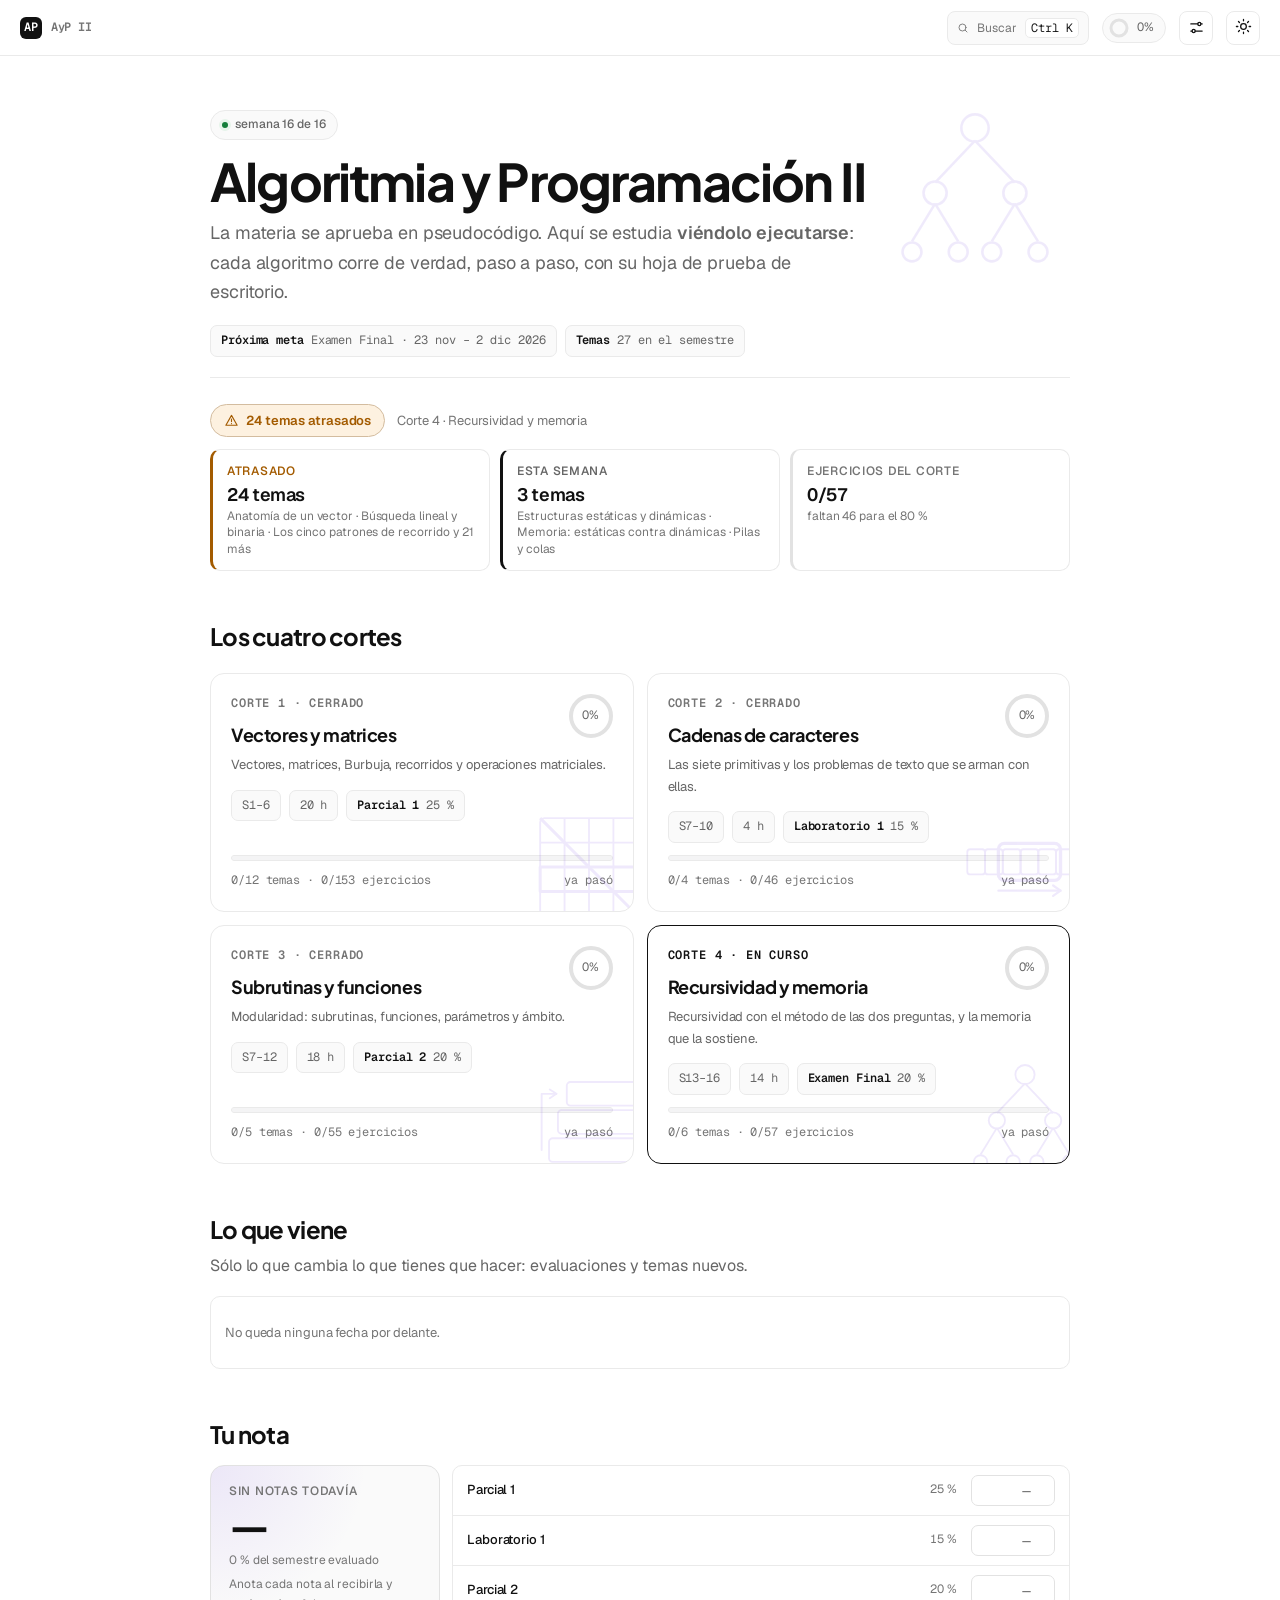
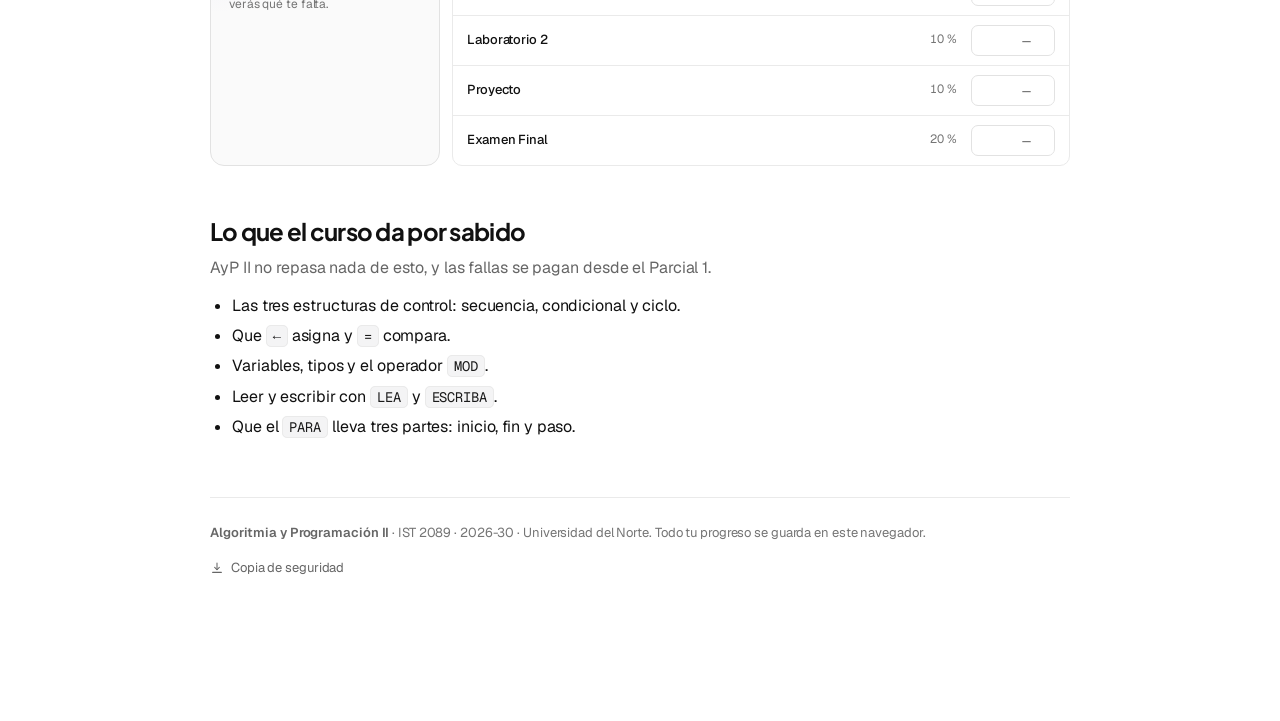
==== commit ab4086c6: "Install Vercel Web Analytics Implemented Vercel Web Analytics for the project.  ## What was implemen" ====
--- a/index.html
+++ b/index.html
@@ -20,6 +20,12 @@
   <link rel="stylesheet" href="css/components.css?v=26">
   <link rel="stylesheet" href="css/traza.css?v=26">
   <link rel="stylesheet" href="css/views.css?v=26">
+
+  <!-- Vercel Web Analytics -->
+  <script>
+    window.va = window.va || function () { (window.vaq = window.vaq || []).push(arguments); };
+  </script>
+  <script defer src="/_vercel/insights/script.js"></script>
 </head>
 <body>
   <div id="app"></div>
